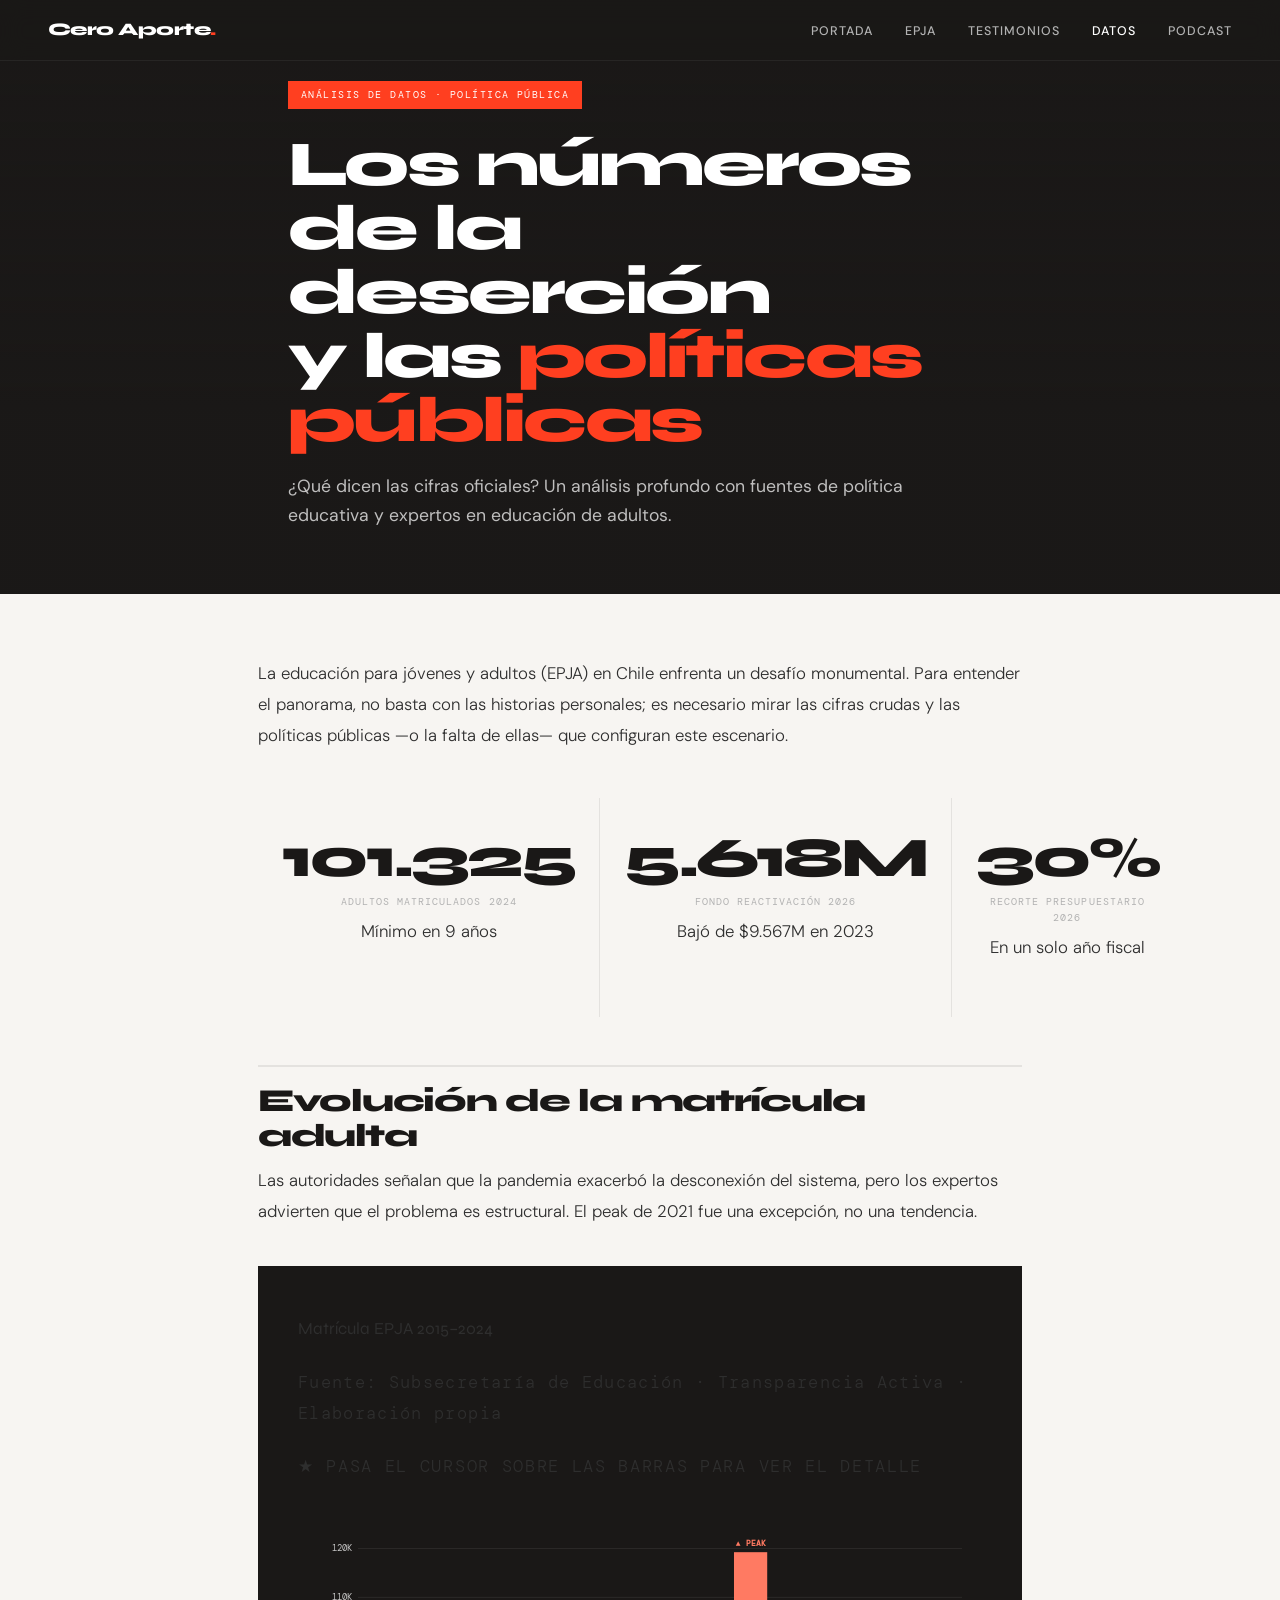
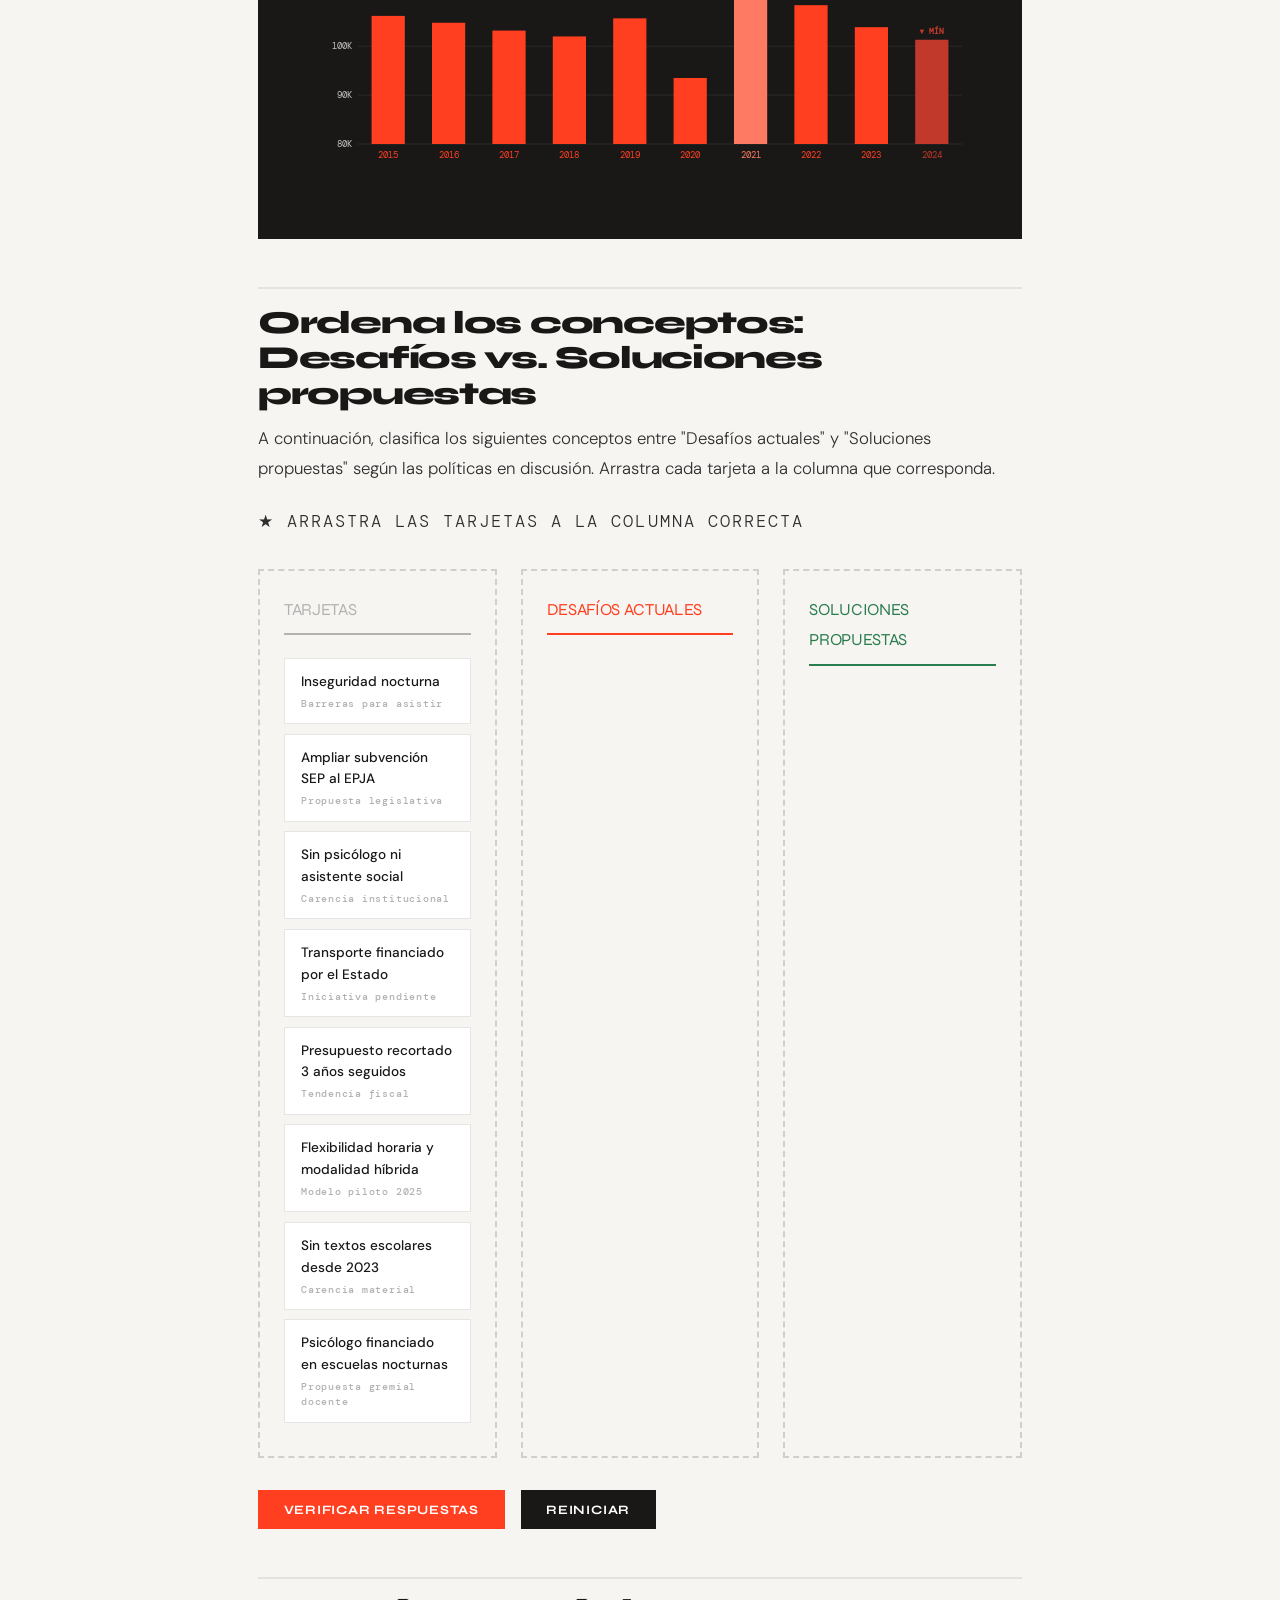
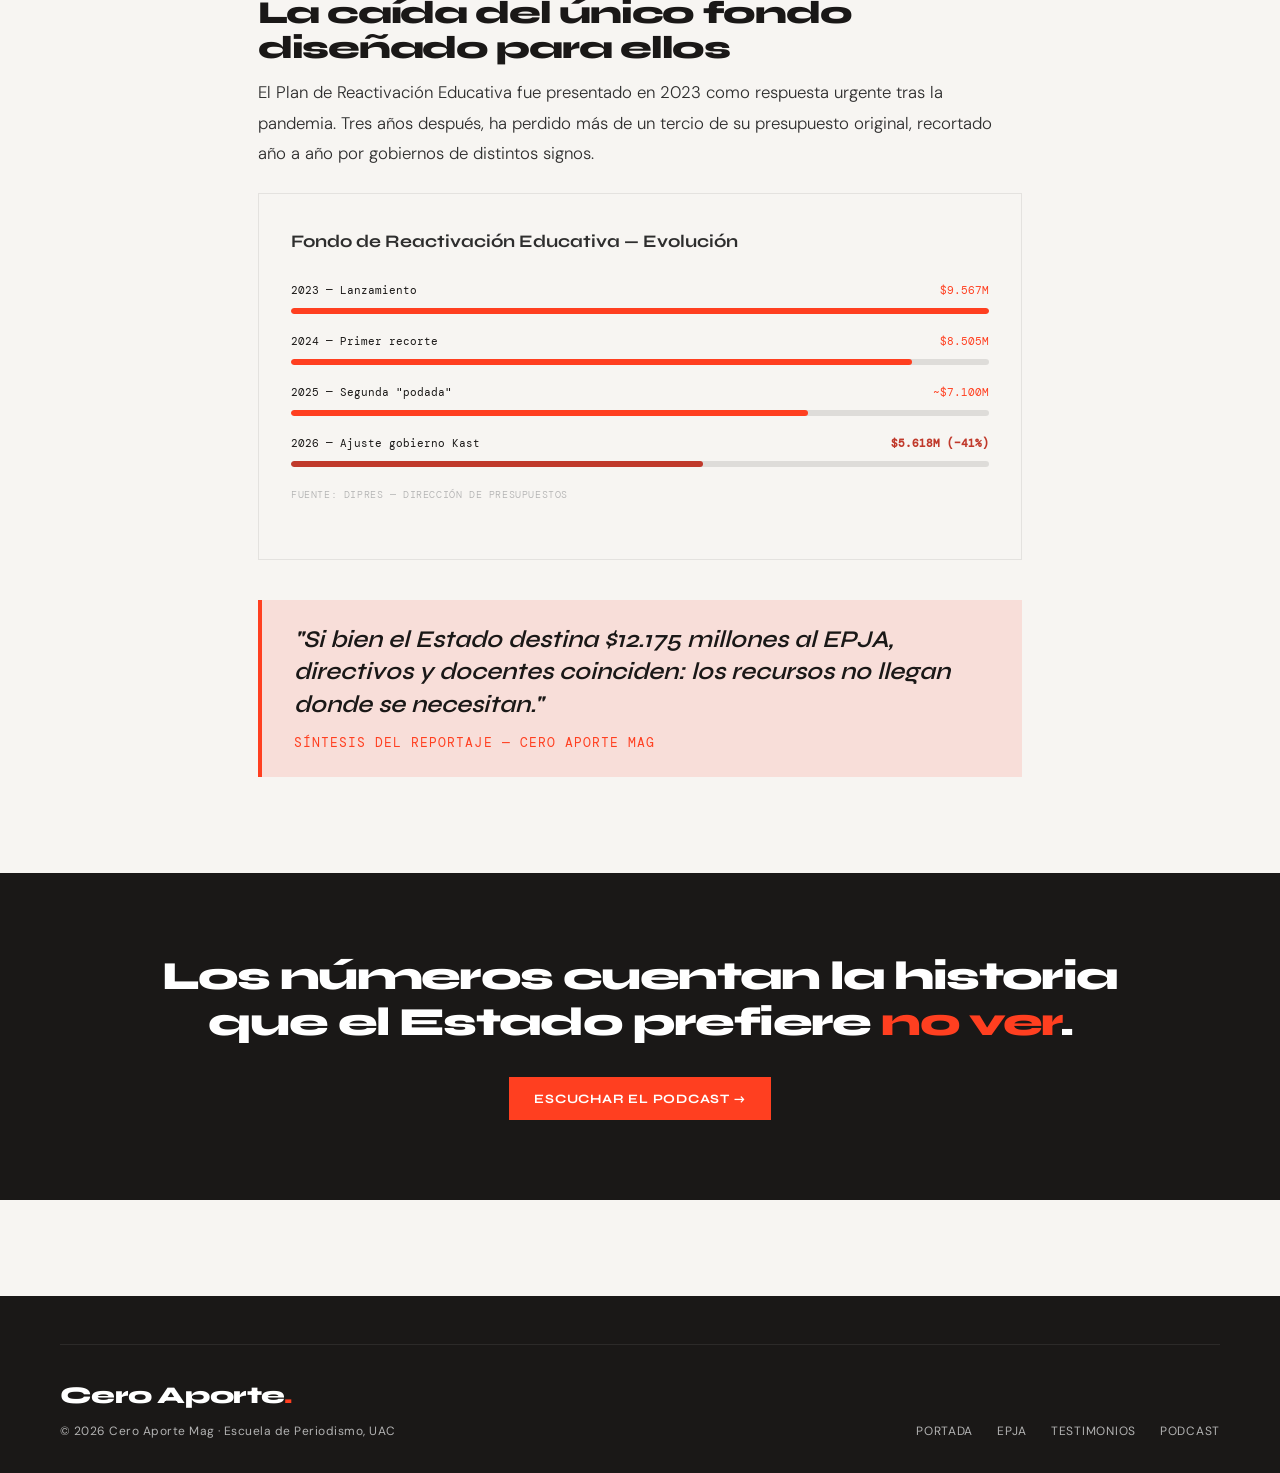
==== datos.html @ 091f7f4d "Rename datos (1).html to datos.html" ====
<!DOCTYPE html>
<html lang="es">
<head>
  <meta charset="UTF-8" />
  <meta name="viewport" content="width=device-width, initial-scale=1.0" />
  <title>Datos — Cero Aporte Mag</title>
  <link rel="stylesheet" href="style.css" />
  <style>
    /* ---- HERO ---- */
    .rep-hero {
      min-height: 60vh;
      background: var(--black);
      display: flex;
      align-items: flex-end;
      padding-bottom: 4rem;
      padding-top: 5rem;
      position: relative;
      overflow: hidden;
    }
    .rep-hero-bg {
      position: absolute; inset: 0;
      background:
        linear-gradient(to bottom, rgba(26,24,23,0.55) 0%, rgba(26,24,23,0.97) 70%),
        url('https://i.imgur.com/JNuo0U7.jpeg') center/cover no-repeat;
    }
    .rep-hero-inner { position: relative; z-index: 2; max-width: 800px; }
    .rep-hero-category {
      display: inline-flex;
      background: var(--red);
      color: var(--white);
      font-family: var(--font-mono);
      font-size: 0.65rem;
      letter-spacing: 0.14em;
      text-transform: uppercase;
      padding: 0.35rem 0.8rem;
      margin-bottom: 1.5rem;
    }
    .rep-hero-title {
      font-family: var(--font-display);
      font-size: clamp(2rem, 5.5vw, 4rem);
      font-weight: 800;
      letter-spacing: -0.04em;
      line-height: 1.0;
      color: var(--white);
      margin-bottom: 1.2rem;
    }
    .rep-hero-title em { color: var(--red); font-style: normal; }
    .rep-hero-deck {
      font-size: clamp(0.95rem, 1.5vw, 1.1rem);
      color: rgba(255,255,255,0.72);
      line-height: 1.65;
      max-width: 58ch;
    }

    /* ---- LAYOUT ---- */
    .article-wrap {
      max-width: 860px;
      margin: 0 auto;
      padding: 4rem clamp(1.5rem, 5vw, 3rem) 0;
    }
    .article-wrap p {
      font-size: 1.05rem;
      line-height: 1.82;
      color: #2e2e2e;
      margin-bottom: 1.4rem;
      font-weight: 300;
    }
    .article-wrap h2 {
      font-family: var(--font-display);
      font-size: clamp(1.4rem, 3vw, 2rem);
      font-weight: 800;
      letter-spacing: -0.04em;
      line-height: 1.1;
      color: var(--black);
      margin: 3rem 0 0.75rem;
      padding-top: 1rem;
      border-top: 2px solid rgba(0,0,0,0.08);
    }
    .article-wrap h3 {
      font-family: var(--font-display);
      font-size: 1.1rem;
      font-weight: 700;
      color: var(--black);
      margin: 2rem 0 0.5rem;
    }

    /* ---- GRÁFICO INTERACTIVO ---- */
    .chart-section {
      background: var(--black);
      padding: 3rem 2.5rem;
      margin: 2.5rem 0;
    }
    .chart-title {
      font-family: var(--font-display);
      font-size: 1.2rem;
      font-weight: 700;
      color: var(--white);
      margin-bottom: 0.3rem;
    }
    .chart-subtitle {
      font-family: var(--font-mono);
      font-size: 0.65rem;
      letter-spacing: 0.08em;
      color: var(--greige);
      margin-bottom: 0.5rem;
    }
    /* Tooltip del gráfico */
    .chart-tooltip-hint {
      font-family: var(--font-mono);
      font-size: 0.62rem;
      letter-spacing: 0.1em;
      text-transform: uppercase;
      color: var(--red);
      margin-bottom: 2rem;
    }
    /* Canvas wrapper */
    .canvas-wrap {
      position: relative;
    }
    canvas#matriculaChart {
      width: 100% !important;
      cursor: crosshair;
    }
    .chart-tooltip {
      position: absolute;
      background: var(--white);
      color: var(--black);
      padding: 0.6rem 0.9rem;
      font-family: var(--font-mono);
      font-size: 0.7rem;
      letter-spacing: 0.06em;
      pointer-events: none;
      display: none;
      box-shadow: 0 4px 16px rgba(0,0,0,0.2);
      z-index: 10;
      white-space: nowrap;
    }

    /* ---- CARD SORTING ---- */
    .sorting-intro {
      font-family: var(--font-mono);
      font-size: 0.65rem;
      letter-spacing: 0.12em;
      text-transform: uppercase;
      color: var(--red);
      margin-bottom: 1.5rem;
    }
    .sorting-layout {
      display: grid;
      grid-template-columns: 1fr 1fr;
      gap: 1.5rem;
      margin: 2rem 0;
    }
    .sorting-col {
      border: 2px dashed rgba(0,0,0,0.15);
      padding: 1.5rem;
      min-height: 200px;
      transition: border-color 0.2s, background 0.2s;
    }
    .sorting-col.drag-over {
      border-color: var(--red);
      background: var(--red-dim);
    }
    .sorting-col-title {
      font-family: var(--font-display);
      font-size: 0.85rem;
      font-weight: 800;
      letter-spacing: -0.02em;
      text-transform: uppercase;
      margin-bottom: 1rem;
      padding-bottom: 0.5rem;
      border-bottom: 2px solid currentColor;
    }
    .col-desafios .sorting-col-title { color: var(--red); border-color: var(--red); }
    .col-soluciones .sorting-col-title { color: #2a7d4f; border-color: #2a7d4f; }
    .col-banco .sorting-col-title { color: var(--greige); border-color: var(--greige); }

    .sorting-card {
      background: var(--white);
      border: 1px solid rgba(0,0,0,0.1);
      padding: 0.75rem 1rem;
      margin-bottom: 0.6rem;
      font-size: 0.85rem;
      font-weight: 500;
      color: var(--black);
      cursor: grab;
      transition: box-shadow 0.2s, transform 0.2s;
      user-select: none;
    }
    .sorting-card:active { cursor: grabbing; }
    .sorting-card:hover {
      box-shadow: 0 4px 12px rgba(0,0,0,0.1);
      transform: translateY(-1px);
    }
    .sorting-card.dragging {
      opacity: 0.4;
      transform: scale(0.97);
    }
    .sorting-card-hint {
      font-family: var(--font-mono);
      font-size: 0.6rem;
      letter-spacing: 0.08em;
      color: var(--greige);
      display: block;
      margin-top: 0.2rem;
    }
    .sorting-result {
      margin-top: 1rem;
      padding: 1rem;
      font-family: var(--font-mono);
      font-size: 0.72rem;
      letter-spacing: 0.06em;
      display: none;
    }
    .sorting-result.correct { background: rgba(42,125,79,0.1); color: #2a7d4f; }
    .sorting-result.wrong   { background: var(--red-dim); color: var(--red); }
    .sorting-result.show    { display: block; }

    .sorting-actions {
      display: flex;
      gap: 1rem;
      margin-top: 1.5rem;
      flex-wrap: wrap;
    }

    /* ---- BANCO DE TARJETAS (TRES COLUMNAS) ---- */
    .sorting-three {
      grid-template-columns: 1fr 1fr 1fr;
    }

    /* ---- STAT CARDS DATOS ---- */
    .data-stats {
      display: grid;
      grid-template-columns: repeat(3, 1fr);
      gap: 1px;
      background: rgba(0,0,0,0.08);
      margin: 3rem 0;
    }
    .data-stat {
      background: var(--cream);
      padding: 2rem 1.5rem;
      text-align: center;
    }
    .data-stat-num {
      font-family: var(--font-display);
      font-size: clamp(2rem, 5vw, 3.5rem);
      font-weight: 800;
      letter-spacing: -0.05em;
      color: var(--black);
      line-height: 1;
      display: block;
    }
    .data-stat-label {
      font-family: var(--font-mono);
      font-size: 0.65rem;
      letter-spacing: 0.1em;
      text-transform: uppercase;
      color: var(--greige);
      margin-top: 0.5rem;
      display: block;
      line-height: 1.5;
    }
    .data-stat-context {
      font-size: 0.75rem;
      color:  rgba(255,255,255,0.45);
      margin-top: 0.4rem;
    }

    /* ---- CIERRE ---- */
    .closing-strip {
      background: var(--black);
      padding: 5rem clamp(1.5rem, 5vw, 3rem);
      text-align: center;
      margin-top: 6rem;
    }
    .closing-strip p {
      font-family: var(--font-display);
      font-size: clamp(1.4rem, 3.5vw, 2.5rem);
      font-weight: 800;
      letter-spacing: -0.04em;
      line-height: 1.15;
      color: var(--white);
      max-width: 24ch;
      margin: 0 auto 2rem;
    }
    .closing-strip p em { color: var(--red); font-style: normal; }

    @media (max-width: 720px) {
      .sorting-layout { grid-template-columns: 1fr; }
      .sorting-three  { grid-template-columns: 1fr; }
      .data-stats { grid-template-columns: 1fr; }
    }
  </style>
</head>
<body>

<!-- NAV -->
<nav class="nav">
  <a href="index.html" class="nav-logo">Cero Aporte<span>.</span></a>
  <ul class="nav-links">
    <li><a href="index.html">Portada</a></li>
    <li><a href="reportaje-epja.html">EPJA</a></li>
    <li><a href="testimonios.html">Testimonios</a></li>
    <li><a href="datos.html" style="color:var(--white);">Datos</a></li>
    <li><a href="podcast.html">Podcast</a></li>
  </ul>
</nav>

<!-- HERO -->
<section class="rep-hero">
  <div class="rep-hero-bg"></div>
  <div class="rep-hero-inner container">
    <span class="rep-hero-category">Análisis de datos · Política pública</span>
    <h1 class="rep-hero-title">Los números de la deserción<br>y las <em>políticas públicas</em></h1>
    <p class="rep-hero-deck">¿Qué dicen las cifras oficiales? Un análisis profundo con fuentes de política educativa y expertos en educación de adultos.</p>
  </div>
</section>

<!-- CUERPO -->
<main class="article-wrap">

  <p class="reveal">La educación para jóvenes y adultos (EPJA) en Chile enfrenta un desafío monumental. Para entender el panorama, no basta con las historias personales; es necesario mirar las cifras crudas y las políticas públicas —o la falta de ellas— que configuran este escenario.</p>

  <!-- STATS -->
  <div class="data-stats reveal">
    <div class="data-stat">
      <span class="data-stat-num" data-count="101325" data-suffix="">0</span>
      <span class="data-stat-label">Adultos matriculados 2024</span>
      <p class="data-stat-context">Mínimo en 9 años</p>
    </div>
    <div class="data-stat">
      <span class="data-stat-num" data-count="5618" data-suffix="M">0</span>
      <span class="data-stat-label">Fondo reactivación 2026</span>
      <p class="data-stat-context">Bajó de $9.567M en 2023</p>
    </div>
    <div class="data-stat">
      <span class="data-stat-num" data-count="30" data-suffix="%">0</span>
      <span class="data-stat-label">Recorte presupuestario 2026</span>
      <p class="data-stat-context">En un solo año fiscal</p>
    </div>
  </div>

  <!-- GRÁFICO INTERACTIVO -->
  <h2 class="reveal">Evolución de la matrícula adulta</h2>
  <p class="reveal">Las autoridades señalan que la pandemia exacerbó la desconexión del sistema, pero los expertos advierten que el problema es estructural. El peak de 2021 fue una excepción, no una tendencia.</p>

  <div class="chart-section reveal">
    <p class="chart-title">Matrícula EPJA 2015–2024</p>
    <p class="chart-subtitle">Fuente: Subsecretaría de Educación · Transparencia Activa · Elaboración propia</p>
    <p class="chart-tooltip-hint">★ Pasa el cursor sobre las barras para ver el detalle</p>
    <div class="canvas-wrap">
      <canvas id="matriculaChart" height="280"></canvas>
      <div class="chart-tooltip" id="chartTooltip"></div>
    </div>
  </div>

  <!-- CARD SORTING -->
  <h2 class="reveal">Ordena los conceptos: Desafíos vs. Soluciones propuestas</h2>
  <p class="reveal">A continuación, clasifica los siguientes conceptos entre "Desafíos actuales" y "Soluciones propuestas" según las políticas en discusión. Arrastra cada tarjeta a la columna que corresponda.</p>

  <div class="reveal">
    <p class="sorting-intro">★ Arrastra las tarjetas a la columna correcta</p>

    <div class="sorting-layout sorting-three">
      <!-- BANCO -->
      <div class="sorting-col col-banco" id="banco" ondragover="allowDrop(event)" ondrop="drop(event, 'banco')">
        <p class="sorting-col-title">Tarjetas</p>
        <div class="sorting-card" draggable="true" ondragstart="drag(event)" id="c1" data-answer="desafio">
          Inseguridad nocturna
          <span class="sorting-card-hint">Barreras para asistir</span>
        </div>
        <div class="sorting-card" draggable="true" ondragstart="drag(event)" id="c2" data-answer="solucion">
          Ampliar subvención SEP al EPJA
          <span class="sorting-card-hint">Propuesta legislativa</span>
        </div>
        <div class="sorting-card" draggable="true" ondragstart="drag(event)" id="c3" data-answer="desafio">
          Sin psicólogo ni asistente social
          <span class="sorting-card-hint">Carencia institucional</span>
        </div>
        <div class="sorting-card" draggable="true" ondragstart="drag(event)" id="c4" data-answer="solucion">
          Transporte financiado por el Estado
          <span class="sorting-card-hint">Iniciativa pendiente</span>
        </div>
        <div class="sorting-card" draggable="true" ondragstart="drag(event)" id="c5" data-answer="desafio">
          Presupuesto recortado 3 años seguidos
          <span class="sorting-card-hint">Tendencia fiscal</span>
        </div>
        <div class="sorting-card" draggable="true" ondragstart="drag(event)" id="c6" data-answer="solucion">
          Flexibilidad horaria y modalidad híbrida
          <span class="sorting-card-hint">Modelo piloto 2025</span>
        </div>
        <div class="sorting-card" draggable="true" ondragstart="drag(event)" id="c7" data-answer="desafio">
          Sin textos escolares desde 2023
          <span class="sorting-card-hint">Carencia material</span>
        </div>
        <div class="sorting-card" draggable="true" ondragstart="drag(event)" id="c8" data-answer="solucion">
          Psicólogo financiado en escuelas nocturnas
          <span class="sorting-card-hint">Propuesta gremial docente</span>
        </div>
      </div>

      <!-- DESAFÍOS -->
      <div class="sorting-col col-desafios" id="desafio" ondragover="allowDrop(event)" ondrop="drop(event, 'desafio')">
        <p class="sorting-col-title">Desafíos actuales</p>
      </div>

      <!-- SOLUCIONES -->
      <div class="sorting-col col-soluciones" id="solucion" ondragover="allowDrop(event)" ondrop="drop(event, 'solucion')">
        <p class="sorting-col-title">Soluciones propuestas</p>
      </div>
    </div>

    <div class="sorting-actions">
      <button class="btn btn-red" onclick="verificarSorting()">Verificar respuestas</button>
      <button class="btn btn-dark" onclick="resetSorting()">Reiniciar</button>
    </div>
    <div class="sorting-result" id="sortingResult"></div>
  </div>

  <!-- PRESUPUESTO -->
  <h2 class="reveal">La caída del único fondo diseñado para ellos</h2>
  <p class="reveal">El Plan de Reactivación Educativa fue presentado en 2023 como respuesta urgente tras la pandemia. Tres años después, ha perdido más de un tercio de su presupuesto original, recortado año a año por gobiernos de distintos signos.</p>

  <div class="reveal">
    <div style="background:var(--cream);border:1px solid rgba(0,0,0,0.08);padding:2rem;margin:1.5rem 0;">
      <p style="font-family:var(--font-display);font-size:1.1rem;font-weight:700;margin-bottom:1.5rem;">Fondo de Reactivación Educativa — Evolución</p>
      <div style="margin-bottom:1.2rem;">
        <div style="display:flex;justify-content:space-between;font-family:var(--font-mono);font-size:0.7rem;margin-bottom:0.4rem;"><span>2023 — Lanzamiento</span><span style="color:var(--red);">$9.567M</span></div>
        <div class="progress-bar"><div class="progress-fill" data-width="100%"></div></div>
      </div>
      <div style="margin-bottom:1.2rem;">
        <div style="display:flex;justify-content:space-between;font-family:var(--font-mono);font-size:0.7rem;margin-bottom:0.4rem;"><span>2024 — Primer recorte</span><span style="color:var(--red);">$8.505M</span></div>
        <div class="progress-bar"><div class="progress-fill" data-width="89%"></div></div>
      </div>
      <div style="margin-bottom:1.2rem;">
        <div style="display:flex;justify-content:space-between;font-family:var(--font-mono);font-size:0.7rem;margin-bottom:0.4rem;"><span>2025 — Segunda "podada"</span><span style="color:var(--red);">~$7.100M</span></div>
        <div class="progress-bar"><div class="progress-fill" data-width="74%"></div></div>
      </div>
      <div>
        <div style="display:flex;justify-content:space-between;font-family:var(--font-mono);font-size:0.7rem;margin-bottom:0.4rem;"><span>2026 — Ajuste gobierno Kast</span><span style="color:#c0392b;font-weight:700;">$5.618M (−41%)</span></div>
        <div class="progress-bar"><div class="progress-fill" data-width="59%" style="background:#c0392b;"></div></div>
      </div>
      <p style="font-family:var(--font-mono);font-size:0.62rem;color:var(--greige);margin-top:1.2rem;letter-spacing:0.06em;text-transform:uppercase;">Fuente: DIPRES — Dirección de Presupuestos</p>
    </div>
  </div>

  <div class="pull-quote reveal">
    <blockquote>"Si bien el Estado destina $12.175 millones al EPJA, directivos y docentes coinciden: los recursos no llegan donde se necesitan."</blockquote>
    <cite>Síntesis del reportaje — Cero Aporte Mag</cite>
  </div>

</main>

<!-- CIERRE -->
<div class="closing-strip">
  <p>Los números cuentan la historia que el Estado prefiere <em>no ver</em>.</p>
  <a href="podcast.html" class="btn btn-red">Escuchar el podcast →</a>
</div>

<!-- FOOTER -->
<footer class="site-footer">
  <div class="footer-inner">
    <div>
      <div class="footer-brand">Cero Aporte<span>.</span></div>
      <p class="footer-copy">© 2026 Cero Aporte Mag · Escuela de Periodismo, UAC</p>
    </div>
    <nav class="footer-nav">
      <a href="index.html">Portada</a>
      <a href="reportaje-epja.html">EPJA</a>
      <a href="testimonios.html">Testimonios</a>
      <a href="podcast.html">Podcast</a>
    </nav>
  </div>
</footer>

<script src="main.js"></script>
<script>
/* ---- GRÁFICO CANVAS ---- */
const datos = [
  { year: '2015', val: 106200 },
  { year: '2016', val: 104800 },
  { year: '2017', val: 103200 },
  { year: '2018', val: 102000 },
  { year: '2019', val: 105700 },
  { year: '2020', val: 93500  },
  { year: '2021', val: 119235 },
  { year: '2022', val: 108400 },
  { year: '2023', val: 103900 },
  { year: '2024', val: 101325 },
];

function drawChart() {
  const canvas = document.getElementById('matriculaChart');
  const tooltip = document.getElementById('chartTooltip');
  if (!canvas) return;
  const ctx = canvas.getContext('2d');
  const W = canvas.offsetWidth;
  const H = 280;
  canvas.width = W;
  canvas.height = H;

  const pad = { top: 20, right: 20, bottom: 40, left: 60 };
  const chartW = W - pad.left - pad.right;
  const chartH = H - pad.top - pad.bottom;
  const maxVal = 125000;
  const minVal = 80000;
  const range = maxVal - minVal;

  const barW = (chartW / datos.length) * 0.55;
  const gap  = (chartW / datos.length) * 0.45;

  ctx.clearRect(0, 0, W, H);

  // Líneas de guía
  ctx.strokeStyle = 'rgba(255,255,255,0.08)';
  ctx.lineWidth = 1;
  [80000, 90000, 100000, 110000, 120000].forEach(v => {
    const y = pad.top + chartH - ((v - minVal) / range) * chartH;
    ctx.beginPath();
    ctx.moveTo(pad.left, y);
    ctx.lineTo(pad.left + chartW, y);
    ctx.stroke();
    ctx.fillStyle = 'rgba(255,255,255,0.75)';
    ctx.font = '9px DM Mono, monospace';
    ctx.textAlign = 'right';
    ctx.fillText((v / 1000).toFixed(0) + 'K', pad.left - 6, y + 3);
  });

  // Barras
  const barRects = [];
  datos.forEach((d, i) => {
    const x = pad.left + i * (barW + gap) + gap / 2;
    const barH2 = ((d.val - minVal) / range) * chartH;
    const y = pad.top + chartH - barH2;
    const isPeak = d.year === '2021';
    const isLow  = d.year === '2024';

    ctx.fillStyle = isPeak ? '#ff7a62' : isLow ? '#c0392b' : '#FF3F20';
    ctx.fillRect(x, y, barW, barH2);
    barRects.push({ x, y, w: barW, h: barH2, d });

    // Etiqueta año
    ctx.fillStyle = 'rgba255,255,255,0.75)';
    ctx.font = '9px DM Mono, monospace';
    ctx.textAlign = 'center';
    ctx.fillText(d.year, x + barW / 2, H - pad.bottom + 14);

    // Etiqueta peak / low
    if (isPeak || isLow) {
      ctx.fillStyle = isPeak ? '#ff7a62' : '#c0392b';
      ctx.font = 'bold 8px DM Mono, monospace';
      ctx.fillText(isPeak ? '▲ PEAK' : '▼ MÍN', x + barW / 2, y - 6);
    }
  });

  // Hover
  canvas.onmousemove = (e) => {
    const rect = canvas.getBoundingClientRect();
    const mx = e.clientX - rect.left;
    const my = e.clientY - rect.top;
    let found = false;
    barRects.forEach(b => {
      if (mx >= b.x && mx <= b.x + b.w && my >= b.y && my <= b.y + b.h) {
        found = true;
        tooltip.style.display = 'block';
        tooltip.style.left = (b.x + b.w + 6) + 'px';
        tooltip.style.top  = (b.y) + 'px';
        tooltip.innerHTML = `<strong>${b.d.year}</strong><br>${b.d.val.toLocaleString('es-CL')} estudiantes`;
      }
    });
    if (!found) tooltip.style.display = 'none';
  };
  canvas.onmouseleave = () => tooltip.style.display = 'none';
}

window.addEventListener('load', drawChart);
window.addEventListener('resize', drawChart);

/* ---- DRAG & DROP CARD SORTING ---- */
let draggedId = null;

function drag(e) {
  draggedId = e.target.id;
  e.target.classList.add('dragging');
  setTimeout(() => e.target.classList.remove('dragging'), 0);
}
function allowDrop(e) { e.preventDefault(); }
function drop(e, colId) {
  e.preventDefault();
  const card = document.getElementById(draggedId);
  const col  = document.getElementById(colId);
  if (card && col) {
    col.appendChild(card);
    document.getElementById('sortingResult').classList.remove('show');
  }
  document.querySelectorAll('.sorting-col').forEach(c => c.classList.remove('drag-over'));
}

document.querySelectorAll('.sorting-col').forEach(col => {
  col.addEventListener('dragover', (e) => {
    e.preventDefault();
    col.classList.add('drag-over');
  });
  col.addEventListener('dragleave', () => col.classList.remove('drag-over'));
  col.addEventListener('drop', () => col.classList.remove('drag-over'));
});

function verificarSorting() {
  const result = document.getElementById('sortingResult');
  const desafioCol = document.getElementById('desafio');
  const solucionCol = document.getElementById('solucion');
  let correctas = 0, total = 0;

  [...desafioCol.querySelectorAll('.sorting-card')].forEach(c => {
    total++;
    if (c.dataset.answer === 'desafio') correctas++;
  });
  [...solucionCol.querySelectorAll('.sorting-card')].forEach(c => {
    total++;
    if (c.dataset.answer === 'solucion') correctas++;
  });

  if (total === 0) {
    result.className = 'sorting-result wrong show';
    result.textContent = 'Mueve al menos una tarjeta antes de verificar.';
    return;
  }

  if (correctas === 8 && total === 8) {
    result.className = 'sorting-result correct show';
    result.textContent = '✓ ¡Perfecto! Clasificaste correctamente los 8 conceptos.';
  } else {
    result.className = 'sorting-result wrong show';
    result.textContent = `${correctas} de 8 correctas. Revisa las que quedaron en el banco o están en la columna incorrecta.`;
  }
}

function resetSorting() {
  const banco = document.getElementById('banco');
  document.querySelectorAll('.sorting-card').forEach(c => banco.appendChild(c));
  document.getElementById('sortingResult').classList.remove('show');
}
</script>
</body>
</html>
---- style.css ----
/* ============================================
   CERO APORTE MAG — Global Stylesheet
   Basado en brand book Type/Code
   ============================================ */

@import url('https://fonts.googleapis.com/css2?family=Syne:wght@400;600;700;800&family=DM+Sans:ital,opsz,wght@0,9..40,300;0,9..40,400;0,9..40,500;0,9..40,700;1,9..40,300;1,9..40,400&family=DM+Mono:wght@400;500&display=swap');

/* ---- TOKENS ---- */
:root {
  --black:   #1A1817;
  --white:   #FFFFFF;
  --red:     #FF3F20;
  --greige:  #B2B2B2;
  --ink:     #1C2534;
  --cream:   #F7F5F2;
  --red-dim: rgba(255,63,32,0.12);

  --font-display: 'Syne', sans-serif;
  --font-body:    'DM Sans', sans-serif;
  --font-mono:    'DM Mono', monospace;

  --ease-out: cubic-bezier(0.16, 1, 0.3, 1);
  --max-w: 1160px;
  --col-gap: clamp(1rem, 4vw, 3rem);
}

/* ---- RESET ---- */
*, *::before, *::after { box-sizing: border-box; margin: 0; padding: 0; }
html { scroll-behavior: smooth; font-size: 16px; }
body {
  font-family: var(--font-body);
  background: var(--cream);
  color: var(--black);
  line-height: 1.6;
  -webkit-font-smoothing: antialiased;
}
img { max-width: 100%; display: block; }
a { color: inherit; text-decoration: none; }

/* ---- NAVEGACIÓN ---- */
.nav {
  position: fixed;
  top: 0; left: 0; right: 0;
  z-index: 100;
  display: flex;
  align-items: center;
  justify-content: space-between;
  padding: 1rem clamp(1.5rem, 5vw, 3rem);
  background: rgba(26,24,23,0.96);
  backdrop-filter: blur(12px);
  border-bottom: 1px solid rgba(255,255,255,0.06);
}
.nav-logo {
  font-family: var(--font-display);
  font-size: 1.1rem;
  font-weight: 800;
  color: var(--white);
  letter-spacing: -0.03em;
}
.nav-logo span { color: var(--red); }
.nav-links {
  display: flex;
  gap: 2rem;
  list-style: none;
}
.nav-links a {
  color: var(--greige);
  font-size: 0.78rem;
  font-weight: 500;
  letter-spacing: 0.08em;
  text-transform: uppercase;
  transition: color 0.2s;
}
.nav-links a:hover { color: var(--white); }

/* ---- BOTONES ---- */
.btn {
  display: inline-flex;
  align-items: center;
  gap: 0.5rem;
  padding: 0.7rem 1.6rem;
  font-family: var(--font-display);
  font-size: 0.8rem;
  font-weight: 700;
  letter-spacing: 0.06em;
  text-transform: uppercase;
  border: none;
  cursor: pointer;
  transition: all 0.2s;
}
.btn-red    { background: var(--red); color: var(--white); }
.btn-red:hover { background: #e5361a; }
.btn-ghost  { background: transparent; color: var(--white); border: 1px solid rgba(255,255,255,0.3); }
.btn-ghost:hover { border-color: var(--white); }
.btn-dark   { background: var(--black); color: var(--white); }
.btn-dark:hover { background: var(--ink); }

/* ---- FOOTER ---- */
.site-footer {
  background: var(--black);
  color: var(--greige);
  padding: 3rem clamp(1.5rem, 5vw, 3rem) 2rem;
  margin-top: 6rem;
}
.footer-inner {
  max-width: var(--max-w);
  margin: 0 auto;
  display: grid;
  grid-template-columns: 1fr auto;
  gap: 2rem;
  align-items: end;
  border-top: 1px solid rgba(255,255,255,0.08);
  padding-top: 2rem;
}
.footer-brand {
  font-family: var(--font-display);
  font-size: 1.5rem;
  font-weight: 800;
  color: var(--white);
  letter-spacing: -0.03em;
  margin-bottom: 0.4rem;
}
.footer-brand span { color: var(--red); }
.footer-copy {
  font-size: 0.75rem;
  letter-spacing: 0.04em;
}
.footer-nav { display: flex; gap: 1.5rem; flex-wrap: wrap; justify-content: flex-end; }
.footer-nav a {
  font-size: 0.75rem;
  letter-spacing: 0.06em;
  text-transform: uppercase;
  color: var(--greige);
  transition: color 0.2s;
}
.footer-nav a:hover { color: var(--red); }

/* ---- UTILIDADES ---- */
.container {
  max-width: var(--max-w);
  margin: 0 auto;
  padding: 0 clamp(1.5rem, 5vw, 3rem);
}
.eyebrow {
  font-family: var(--font-mono);
  font-size: 0.7rem;
  letter-spacing: 0.12em;
  text-transform: uppercase;
  color: var(--red);
  margin-bottom: 0.75rem;
}
.section-title {
  font-family: var(--font-display);
  font-size: clamp(2rem, 5vw, 3.5rem);
  font-weight: 800;
  letter-spacing: -0.04em;
  line-height: 1.05;
  color: var(--black);
}
.rule-red {
  width: 3rem;
  height: 3px;
  background: var(--red);
  margin: 1.5rem 0;
}

/* ---- FADE-IN ON SCROLL ---- */
.reveal {
  opacity: 0;
  transform: translateY(24px);
  transition: opacity 0.7s var(--ease-out), transform 0.7s var(--ease-out);
}
.reveal.visible {
  opacity: 1;
  transform: none;
}

/* ---- INTERACTIVO: FLIP CARD ---- */
.flip-card {
  perspective: 1000px;
  cursor: pointer;
}
.flip-card-inner {
  position: relative;
  width: 100%;
  height: 100%;
  transition: transform 0.6s var(--ease-out);
  transform-style: preserve-3d;
}
.flip-card:hover .flip-card-inner,
.flip-card.flipped .flip-card-inner {
  transform: rotateY(180deg);
}
.flip-card-front,
.flip-card-back {
  position: absolute;
  width: 100%; height: 100%;
  backface-visibility: hidden;
  display: flex;
  flex-direction: column;
  justify-content: center;
  padding: 1.5rem;
}
.flip-card-back { transform: rotateY(180deg); }

/* ---- INTERACTIVO: PROGRESS BAR ---- */
.progress-bar {
  height: 6px;
  background: rgba(0,0,0,0.1);
  border-radius: 3px;
  overflow: hidden;
  margin: 0.5rem 0;
}
.progress-fill {
  height: 100%;
  background: var(--red);
  border-radius: 3px;
  width: 0%;
  transition: width 1.2s var(--ease-out);
}

/* ---- INTERACTIVO: TABS ---- */
.tabs { display: flex; gap: 0; border-bottom: 2px solid rgba(0,0,0,0.08); margin-bottom: 2rem; }
.tab-btn {
  padding: 0.75rem 1.5rem;
  font-family: var(--font-display);
  font-size: 0.82rem;
  font-weight: 700;
  letter-spacing: 0.04em;
  text-transform: uppercase;
  background: none;
  border: none;
  border-bottom: 2px solid transparent;
  margin-bottom: -2px;
  cursor: pointer;
  color: var(--greige);
  transition: all 0.2s;
}
.tab-btn.active { color: var(--black); border-bottom-color: var(--red); }
.tab-panel { display: none; }
.tab-panel.active { display: block; }

/* ---- PULL QUOTE ---- */
.pull-quote {
  border-left: 4px solid var(--red);
  padding: 1.5rem 2rem;
  margin: 2.5rem 0;
  background: var(--red-dim);
}
.pull-quote blockquote {
  font-family: var(--font-display);
  font-size: clamp(1.15rem, 2.5vw, 1.5rem);
  font-weight: 600;
  line-height: 1.35;
  color: var(--black);
  font-style: italic;
}
.pull-quote cite {
  display: block;
  margin-top: 0.75rem;
  font-size: 0.8rem;
  font-family: var(--font-mono);
  letter-spacing: 0.08em;
  text-transform: uppercase;
  color: var(--red);
  font-style: normal;
}

/* ---- STAT COUNTER ---- */
.stat-block {
  text-align: center;
  padding: 2rem 1rem;
}
.stat-number {
  font-family: var(--font-display);
  font-size: clamp(3rem, 8vw, 6rem);
  font-weight: 800;
  letter-spacing: -0.05em;
  color: var(--black);
  line-height: 1;
  display: block;
}
.stat-label {
  font-size: 0.8rem;
  font-family: var(--font-mono);
  letter-spacing: 0.1em;
  text-transform: uppercase;
  color: var(--greige);
  margin-top: 0.5rem;
  display: block;
}

/* ---- IMAGEN CON CAPTION ---- */
.img-block { margin: 2.5rem 0; }
.img-block img { width: 100%; object-fit: cover; }
.img-caption {
  font-size: 0.72rem;
  font-family: var(--font-mono);
  color: var(--greige);
  letter-spacing: 0.06em;
  margin-top: 0.5rem;
  padding-top: 0.5rem;
  border-top: 1px solid rgba(0,0,0,0.1);
}

/* ---- TIMELINE ---- */
.timeline { position: relative; padding-left: 2rem; }
.timeline::before {
  content: '';
  position: absolute;
  left: 0.4rem; top: 0; bottom: 0;
  width: 2px;
  background: linear-gradient(to bottom, var(--red), var(--greige));
}
.timeline-item {
  position: relative;
  margin-bottom: 2.5rem;
  opacity: 0;
  transform: translateX(-12px);
  transition: all 0.5s var(--ease-out);
}
.timeline-item.visible { opacity: 1; transform: none; }
.timeline-dot {
  position: absolute;
  left: -1.7rem;
  top: 0.25rem;
  width: 0.85rem;
  height: 0.85rem;
  border-radius: 50%;
  background: var(--red);
  border: 2px solid var(--cream);
  box-shadow: 0 0 0 2px var(--red);
}
.timeline-year {
  font-family: var(--font-mono);
  font-size: 0.72rem;
  letter-spacing: 0.1em;
  color: var(--red);
  text-transform: uppercase;
  margin-bottom: 0.25rem;
}
.timeline-text {
  font-family: var(--font-display);
  font-size: 0.95rem;
  font-weight: 600;
  color: var(--black);
  margin-bottom: 0.3rem;
}
.timeline-desc {
  font-size: 0.85rem;
  color: #5a5a5a;
  line-height: 1.5;
}

/* ---- RESPONSIVE ---- */
@media (max-width: 768px) {
  .nav-links { display: none; }
  .footer-inner { grid-template-columns: 1fr; }
  .footer-nav { justify-content: flex-start; }

  /* Fix texto about en mobile */
  .about-text p {
    font-size: 0.95rem;
    line-height: 1.7;
    text-align: left;
    -webkit-hyphens: none;
    hyphens: none;
  }
  .about-inner { gap: 2rem; }
  .about-strip { padding: 3rem 0; }
}
/* ---- GRÁFICO DE BARRAS — TEXTOS SOBRE FONDO OSCURO ---- */
.bar-year {
  color: rgba(255,255,255,0.85);
}
.bar-value {
  color: rgba(255,255,255,0.85);
}
.bar-legend-item {
  color: rgba(255,255,255,0.7);
}
.chart-subtitle {
  color: rgba(255,255,255,0.5);
}
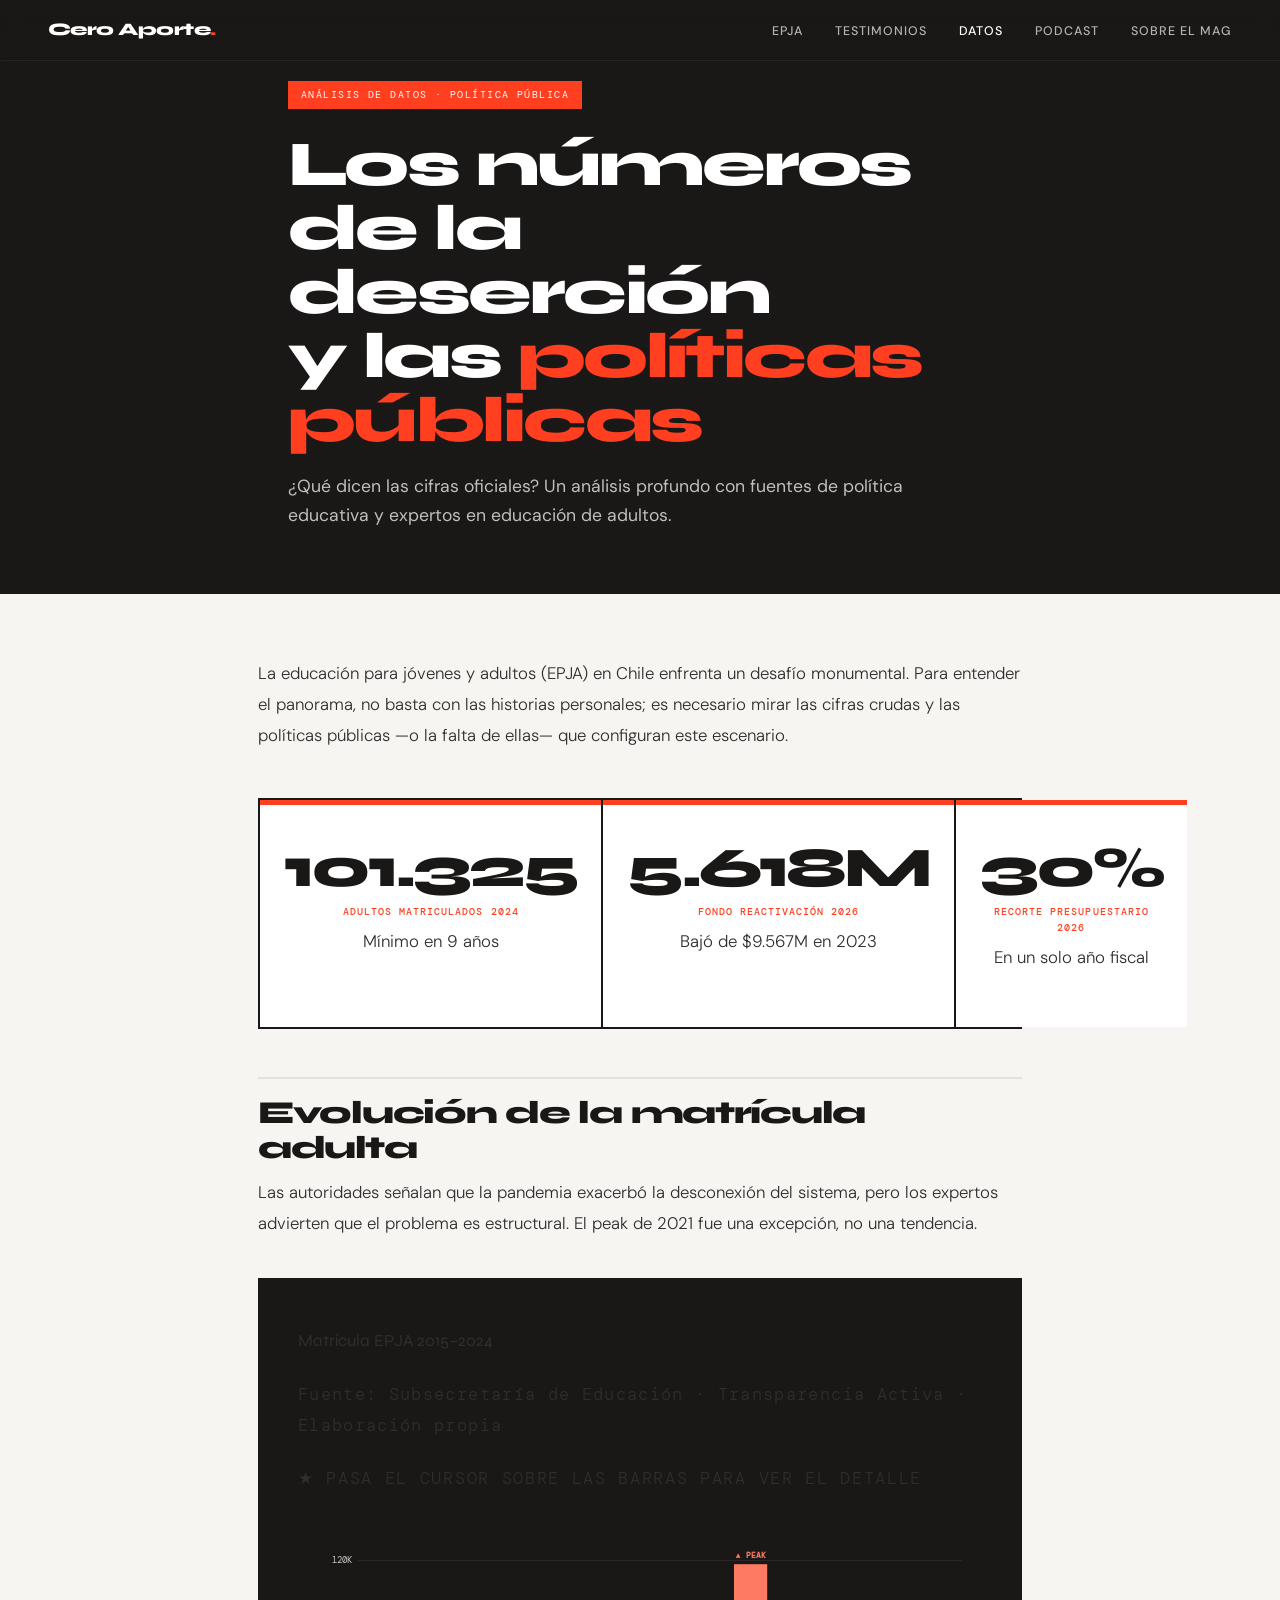
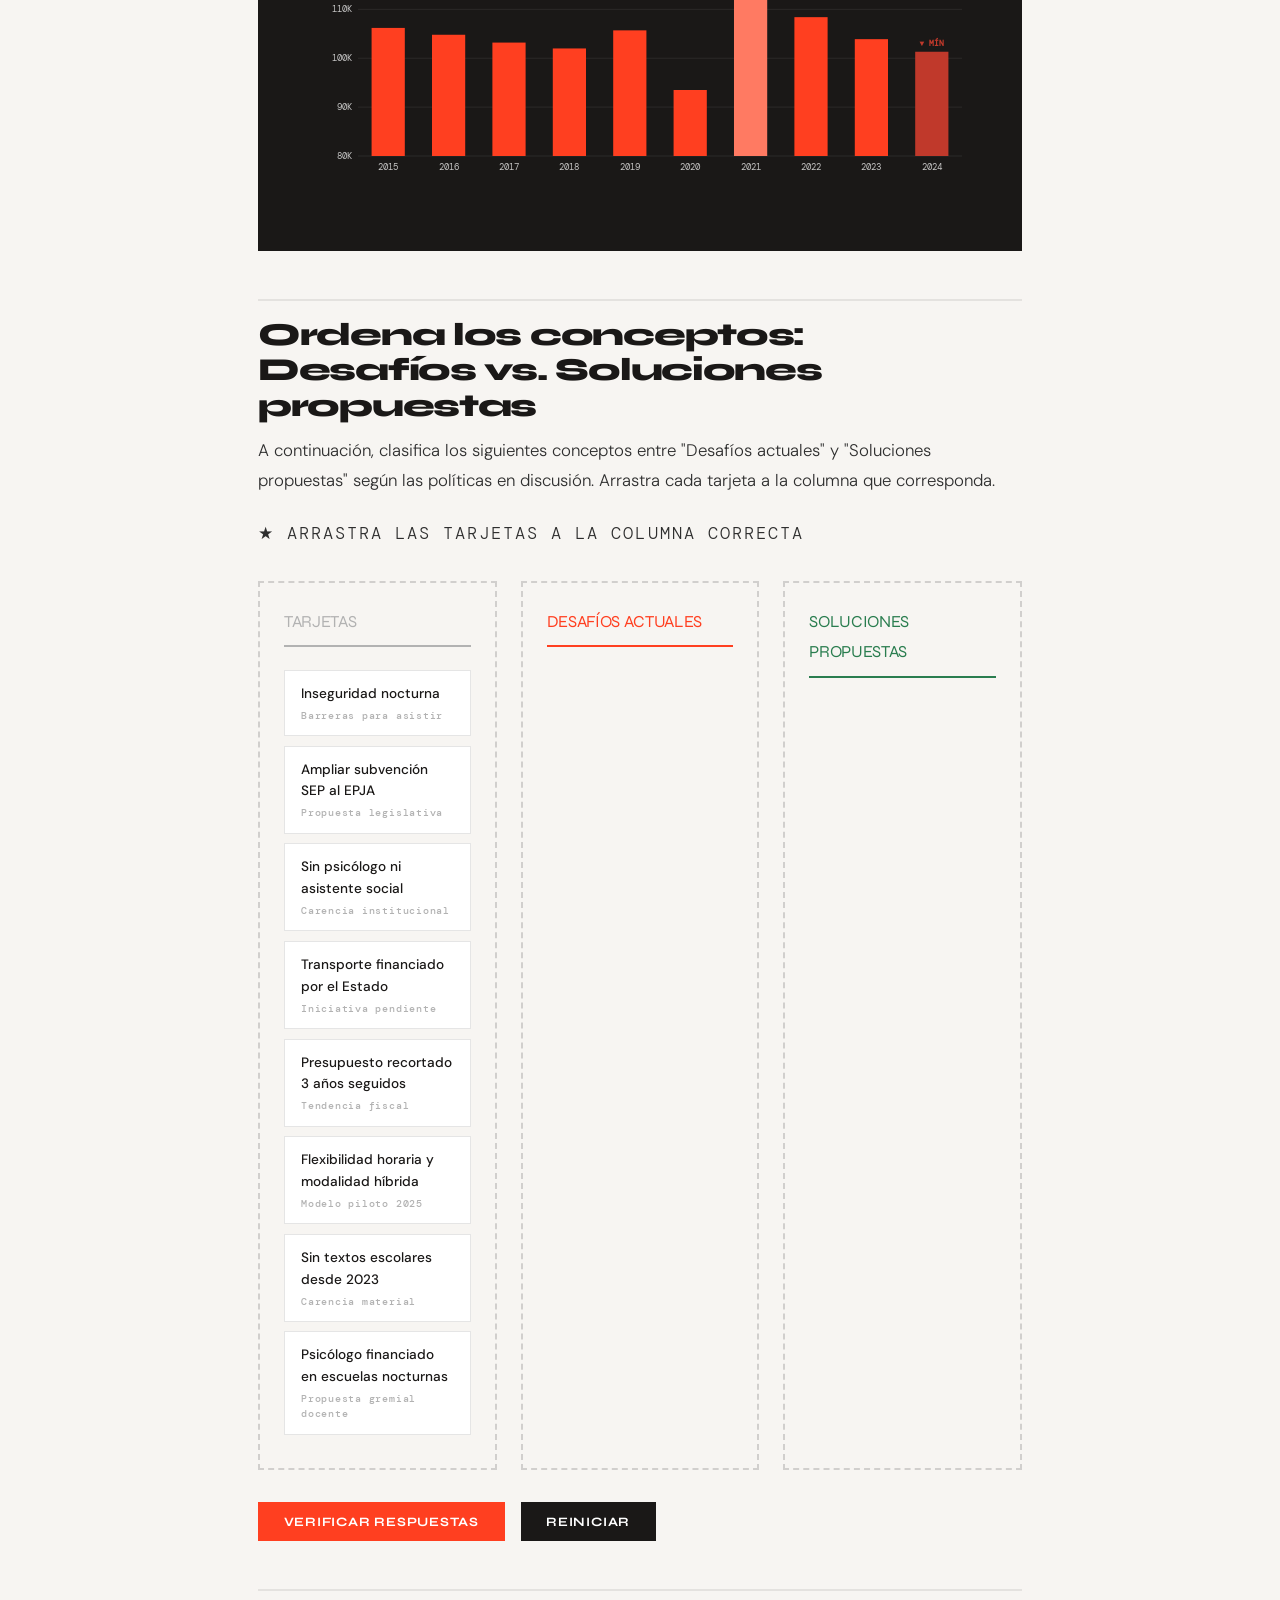
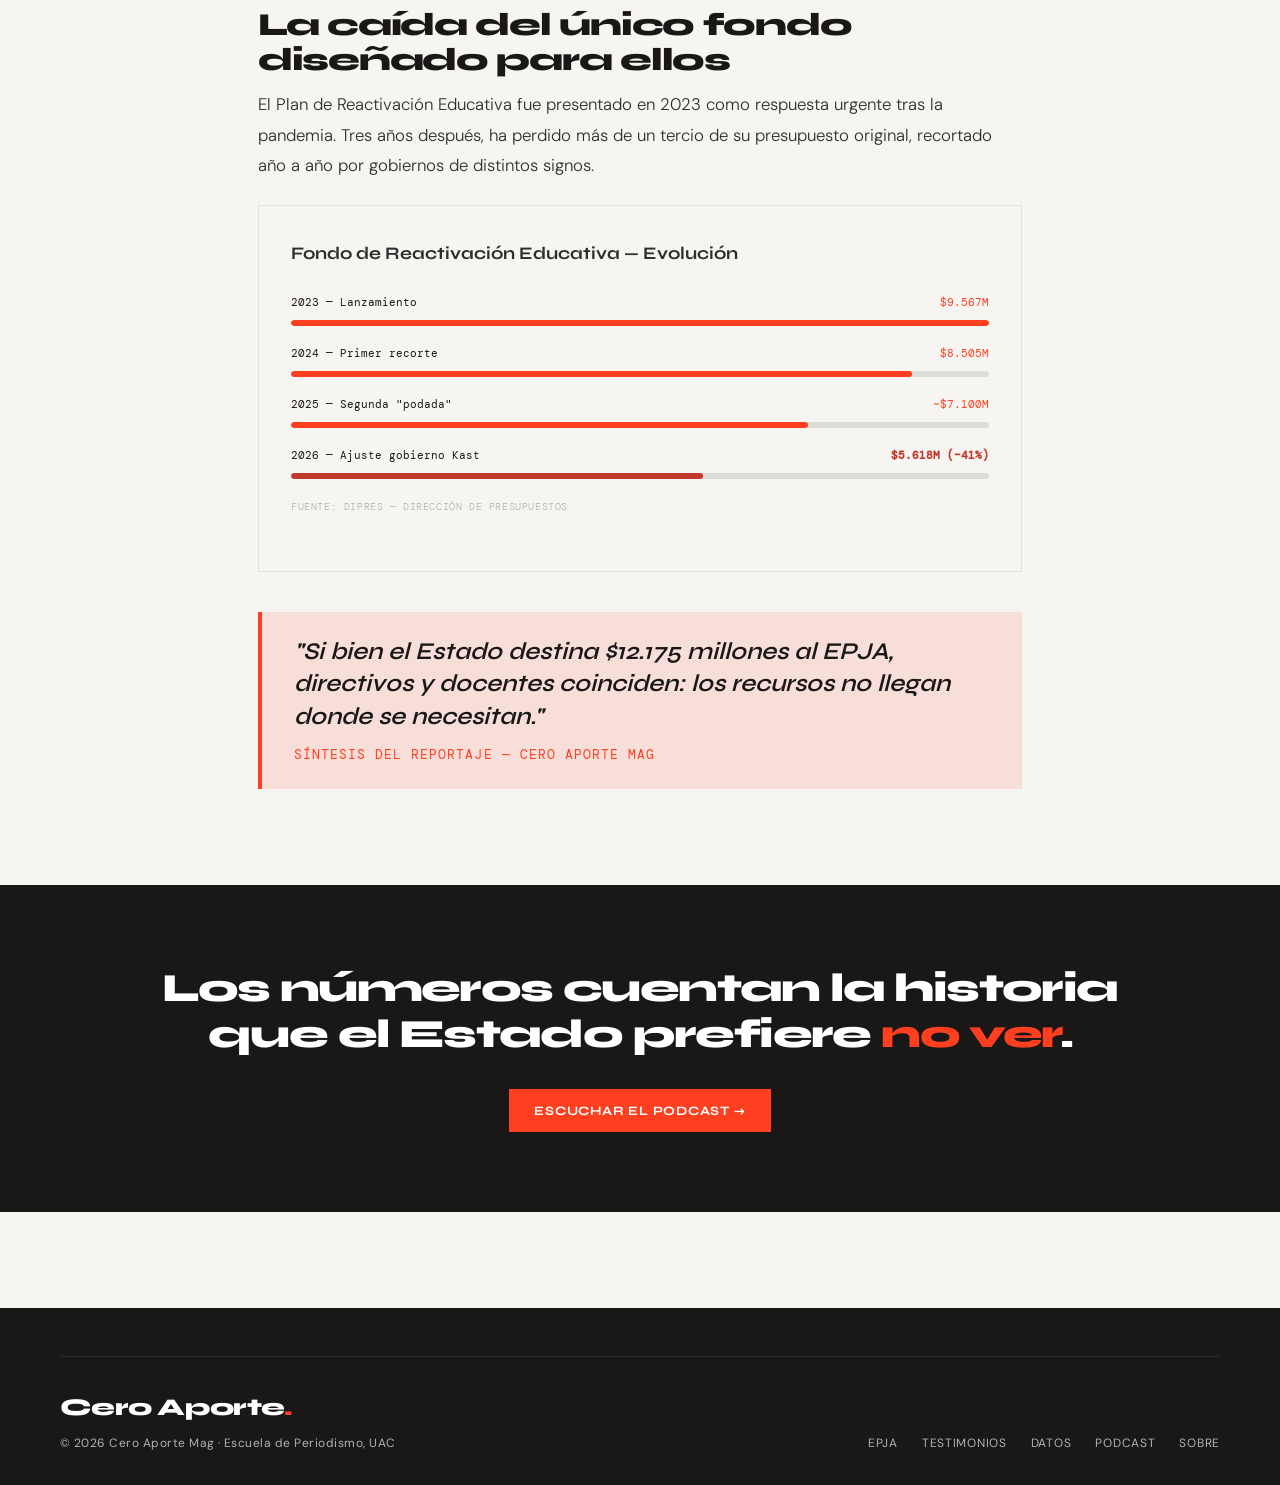
==== commit fedb9053: "Rename datos (2).html to datos.html" ====
--- a/datos.html
+++ b/datos.html
@@ -1,645 +1,660 @@
-<!DOCTYPE html>
-<html lang="es">
-<head>
-  <meta charset="UTF-8" />
-  <meta name="viewport" content="width=device-width, initial-scale=1.0" />
-  <title>Datos — Cero Aporte Mag</title>
-  <link rel="stylesheet" href="style.css" />
-  <style>
-    /* ---- HERO ---- */
-    .rep-hero {
-      min-height: 60vh;
-      background: var(--black);
-      display: flex;
-      align-items: flex-end;
-      padding-bottom: 4rem;
-      padding-top: 5rem;
-      position: relative;
-      overflow: hidden;
-    }
-    .rep-hero-bg {
-      position: absolute; inset: 0;
-      background:
-        linear-gradient(to bottom, rgba(26,24,23,0.55) 0%, rgba(26,24,23,0.97) 70%),
-        url('https://i.imgur.com/JNuo0U7.jpeg') center/cover no-repeat;
-    }
-    .rep-hero-inner { position: relative; z-index: 2; max-width: 800px; }
-    .rep-hero-category {
-      display: inline-flex;
-      background: var(--red);
-      color: var(--white);
-      font-family: var(--font-mono);
-      font-size: 0.65rem;
-      letter-spacing: 0.14em;
-      text-transform: uppercase;
-      padding: 0.35rem 0.8rem;
-      margin-bottom: 1.5rem;
-    }
-    .rep-hero-title {
-      font-family: var(--font-display);
-      font-size: clamp(2rem, 5.5vw, 4rem);
-      font-weight: 800;
-      letter-spacing: -0.04em;
-      line-height: 1.0;
-      color: var(--white);
-      margin-bottom: 1.2rem;
-    }
-    .rep-hero-title em { color: var(--red); font-style: normal; }
-    .rep-hero-deck {
-      font-size: clamp(0.95rem, 1.5vw, 1.1rem);
-      color: rgba(255,255,255,0.72);
-      line-height: 1.65;
-      max-width: 58ch;
-    }
-
-    /* ---- LAYOUT ---- */
-    .article-wrap {
-      max-width: 860px;
-      margin: 0 auto;
-      padding: 4rem clamp(1.5rem, 5vw, 3rem) 0;
-    }
-    .article-wrap p {
-      font-size: 1.05rem;
-      line-height: 1.82;
-      color: #2e2e2e;
-      margin-bottom: 1.4rem;
-      font-weight: 300;
-    }
-    .article-wrap h2 {
-      font-family: var(--font-display);
-      font-size: clamp(1.4rem, 3vw, 2rem);
-      font-weight: 800;
-      letter-spacing: -0.04em;
-      line-height: 1.1;
-      color: var(--black);
-      margin: 3rem 0 0.75rem;
-      padding-top: 1rem;
-      border-top: 2px solid rgba(0,0,0,0.08);
-    }
-    .article-wrap h3 {
-      font-family: var(--font-display);
-      font-size: 1.1rem;
-      font-weight: 700;
-      color: var(--black);
-      margin: 2rem 0 0.5rem;
-    }
-
-    /* ---- GRÁFICO INTERACTIVO ---- */
-    .chart-section {
-      background: var(--black);
-      padding: 3rem 2.5rem;
-      margin: 2.5rem 0;
-    }
-    .chart-title {
-      font-family: var(--font-display);
-      font-size: 1.2rem;
-      font-weight: 700;
-      color: var(--white);
-      margin-bottom: 0.3rem;
-    }
-    .chart-subtitle {
-      font-family: var(--font-mono);
-      font-size: 0.65rem;
-      letter-spacing: 0.08em;
-      color: var(--greige);
-      margin-bottom: 0.5rem;
-    }
-    /* Tooltip del gráfico */
-    .chart-tooltip-hint {
-      font-family: var(--font-mono);
-      font-size: 0.62rem;
-      letter-spacing: 0.1em;
-      text-transform: uppercase;
-      color: var(--red);
-      margin-bottom: 2rem;
-    }
-    /* Canvas wrapper */
-    .canvas-wrap {
-      position: relative;
-    }
-    canvas#matriculaChart {
-      width: 100% !important;
-      cursor: crosshair;
-    }
-    .chart-tooltip {
-      position: absolute;
-      background: var(--white);
-      color: var(--black);
-      padding: 0.6rem 0.9rem;
-      font-family: var(--font-mono);
-      font-size: 0.7rem;
-      letter-spacing: 0.06em;
-      pointer-events: none;
-      display: none;
-      box-shadow: 0 4px 16px rgba(0,0,0,0.2);
-      z-index: 10;
-      white-space: nowrap;
-    }
-
-    /* ---- CARD SORTING ---- */
-    .sorting-intro {
-      font-family: var(--font-mono);
-      font-size: 0.65rem;
-      letter-spacing: 0.12em;
-      text-transform: uppercase;
-      color: var(--red);
-      margin-bottom: 1.5rem;
-    }
-    .sorting-layout {
-      display: grid;
-      grid-template-columns: 1fr 1fr;
-      gap: 1.5rem;
-      margin: 2rem 0;
-    }
-    .sorting-col {
-      border: 2px dashed rgba(0,0,0,0.15);
-      padding: 1.5rem;
-      min-height: 200px;
-      transition: border-color 0.2s, background 0.2s;
-    }
-    .sorting-col.drag-over {
-      border-color: var(--red);
-      background: var(--red-dim);
-    }
-    .sorting-col-title {
-      font-family: var(--font-display);
-      font-size: 0.85rem;
-      font-weight: 800;
-      letter-spacing: -0.02em;
-      text-transform: uppercase;
-      margin-bottom: 1rem;
-      padding-bottom: 0.5rem;
-      border-bottom: 2px solid currentColor;
-    }
-    .col-desafios .sorting-col-title { color: var(--red); border-color: var(--red); }
-    .col-soluciones .sorting-col-title { color: #2a7d4f; border-color: #2a7d4f; }
-    .col-banco .sorting-col-title { color: var(--greige); border-color: var(--greige); }
-
-    .sorting-card {
-      background: var(--white);
-      border: 1px solid rgba(0,0,0,0.1);
-      padding: 0.75rem 1rem;
-      margin-bottom: 0.6rem;
-      font-size: 0.85rem;
-      font-weight: 500;
-      color: var(--black);
-      cursor: grab;
-      transition: box-shadow 0.2s, transform 0.2s;
-      user-select: none;
-    }
-    .sorting-card:active { cursor: grabbing; }
-    .sorting-card:hover {
-      box-shadow: 0 4px 12px rgba(0,0,0,0.1);
-      transform: translateY(-1px);
-    }
-    .sorting-card.dragging {
-      opacity: 0.4;
-      transform: scale(0.97);
-    }
-    .sorting-card-hint {
-      font-family: var(--font-mono);
-      font-size: 0.6rem;
-      letter-spacing: 0.08em;
-      color: var(--greige);
-      display: block;
-      margin-top: 0.2rem;
-    }
-    .sorting-result {
-      margin-top: 1rem;
-      padding: 1rem;
-      font-family: var(--font-mono);
-      font-size: 0.72rem;
-      letter-spacing: 0.06em;
-      display: none;
-    }
-    .sorting-result.correct { background: rgba(42,125,79,0.1); color: #2a7d4f; }
-    .sorting-result.wrong   { background: var(--red-dim); color: var(--red); }
-    .sorting-result.show    { display: block; }
-
-    .sorting-actions {
-      display: flex;
-      gap: 1rem;
-      margin-top: 1.5rem;
-      flex-wrap: wrap;
-    }
-
-    /* ---- BANCO DE TARJETAS (TRES COLUMNAS) ---- */
-    .sorting-three {
-      grid-template-columns: 1fr 1fr 1fr;
-    }
-
-    /* ---- STAT CARDS DATOS ---- */
-    .data-stats {
-      display: grid;
-      grid-template-columns: repeat(3, 1fr);
-      gap: 1px;
-      background: rgba(0,0,0,0.08);
-      margin: 3rem 0;
-    }
-    .data-stat {
-      background: var(--cream);
-      padding: 2rem 1.5rem;
-      text-align: center;
-    }
-    .data-stat-num {
-      font-family: var(--font-display);
-      font-size: clamp(2rem, 5vw, 3.5rem);
-      font-weight: 800;
-      letter-spacing: -0.05em;
-      color: var(--black);
-      line-height: 1;
-      display: block;
-    }
-    .data-stat-label {
-      font-family: var(--font-mono);
-      font-size: 0.65rem;
-      letter-spacing: 0.1em;
-      text-transform: uppercase;
-      color: var(--greige);
-      margin-top: 0.5rem;
-      display: block;
-      line-height: 1.5;
-    }
-    .data-stat-context {
-      font-size: 0.75rem;
-      color:  rgba(255,255,255,0.45);
-      margin-top: 0.4rem;
-    }
-
-    /* ---- CIERRE ---- */
-    .closing-strip {
-      background: var(--black);
-      padding: 5rem clamp(1.5rem, 5vw, 3rem);
-      text-align: center;
-      margin-top: 6rem;
-    }
-    .closing-strip p {
-      font-family: var(--font-display);
-      font-size: clamp(1.4rem, 3.5vw, 2.5rem);
-      font-weight: 800;
-      letter-spacing: -0.04em;
-      line-height: 1.15;
-      color: var(--white);
-      max-width: 24ch;
-      margin: 0 auto 2rem;
-    }
-    .closing-strip p em { color: var(--red); font-style: normal; }
-
-    @media (max-width: 720px) {
-      .sorting-layout { grid-template-columns: 1fr; }
-      .sorting-three  { grid-template-columns: 1fr; }
-      .data-stats { grid-template-columns: 1fr; }
-    }
-  </style>
-</head>
-<body>
-
-<!-- NAV -->
-<nav class="nav">
-  <a href="index.html" class="nav-logo">Cero Aporte<span>.</span></a>
-  <ul class="nav-links">
-    <li><a href="index.html">Portada</a></li>
-    <li><a href="reportaje-epja.html">EPJA</a></li>
-    <li><a href="testimonios.html">Testimonios</a></li>
-    <li><a href="datos.html" style="color:var(--white);">Datos</a></li>
-    <li><a href="podcast.html">Podcast</a></li>
-  </ul>
-</nav>
-
-<!-- HERO -->
-<section class="rep-hero">
-  <div class="rep-hero-bg"></div>
-  <div class="rep-hero-inner container">
-    <span class="rep-hero-category">Análisis de datos · Política pública</span>
-    <h1 class="rep-hero-title">Los números de la deserción<br>y las <em>políticas públicas</em></h1>
-    <p class="rep-hero-deck">¿Qué dicen las cifras oficiales? Un análisis profundo con fuentes de política educativa y expertos en educación de adultos.</p>
-  </div>
-</section>
-
-<!-- CUERPO -->
-<main class="article-wrap">
-
-  <p class="reveal">La educación para jóvenes y adultos (EPJA) en Chile enfrenta un desafío monumental. Para entender el panorama, no basta con las historias personales; es necesario mirar las cifras crudas y las políticas públicas —o la falta de ellas— que configuran este escenario.</p>
-
-  <!-- STATS -->
-  <div class="data-stats reveal">
-    <div class="data-stat">
-      <span class="data-stat-num" data-count="101325" data-suffix="">0</span>
-      <span class="data-stat-label">Adultos matriculados 2024</span>
-      <p class="data-stat-context">Mínimo en 9 años</p>
-    </div>
-    <div class="data-stat">
-      <span class="data-stat-num" data-count="5618" data-suffix="M">0</span>
-      <span class="data-stat-label">Fondo reactivación 2026</span>
-      <p class="data-stat-context">Bajó de $9.567M en 2023</p>
-    </div>
-    <div class="data-stat">
-      <span class="data-stat-num" data-count="30" data-suffix="%">0</span>
-      <span class="data-stat-label">Recorte presupuestario 2026</span>
-      <p class="data-stat-context">En un solo año fiscal</p>
-    </div>
-  </div>
-
-  <!-- GRÁFICO INTERACTIVO -->
-  <h2 class="reveal">Evolución de la matrícula adulta</h2>
-  <p class="reveal">Las autoridades señalan que la pandemia exacerbó la desconexión del sistema, pero los expertos advierten que el problema es estructural. El peak de 2021 fue una excepción, no una tendencia.</p>
-
-  <div class="chart-section reveal">
-    <p class="chart-title">Matrícula EPJA 2015–2024</p>
-    <p class="chart-subtitle">Fuente: Subsecretaría de Educación · Transparencia Activa · Elaboración propia</p>
-    <p class="chart-tooltip-hint">★ Pasa el cursor sobre las barras para ver el detalle</p>
-    <div class="canvas-wrap">
-      <canvas id="matriculaChart" height="280"></canvas>
-      <div class="chart-tooltip" id="chartTooltip"></div>
-    </div>
-  </div>
-
-  <!-- CARD SORTING -->
-  <h2 class="reveal">Ordena los conceptos: Desafíos vs. Soluciones propuestas</h2>
-  <p class="reveal">A continuación, clasifica los siguientes conceptos entre "Desafíos actuales" y "Soluciones propuestas" según las políticas en discusión. Arrastra cada tarjeta a la columna que corresponda.</p>
-
-  <div class="reveal">
-    <p class="sorting-intro">★ Arrastra las tarjetas a la columna correcta</p>
-
-    <div class="sorting-layout sorting-three">
-      <!-- BANCO -->
-      <div class="sorting-col col-banco" id="banco" ondragover="allowDrop(event)" ondrop="drop(event, 'banco')">
-        <p class="sorting-col-title">Tarjetas</p>
-        <div class="sorting-card" draggable="true" ondragstart="drag(event)" id="c1" data-answer="desafio">
-          Inseguridad nocturna
-          <span class="sorting-card-hint">Barreras para asistir</span>
-        </div>
-        <div class="sorting-card" draggable="true" ondragstart="drag(event)" id="c2" data-answer="solucion">
-          Ampliar subvención SEP al EPJA
-          <span class="sorting-card-hint">Propuesta legislativa</span>
-        </div>
-        <div class="sorting-card" draggable="true" ondragstart="drag(event)" id="c3" data-answer="desafio">
-          Sin psicólogo ni asistente social
-          <span class="sorting-card-hint">Carencia institucional</span>
-        </div>
-        <div class="sorting-card" draggable="true" ondragstart="drag(event)" id="c4" data-answer="solucion">
-          Transporte financiado por el Estado
-          <span class="sorting-card-hint">Iniciativa pendiente</span>
-        </div>
-        <div class="sorting-card" draggable="true" ondragstart="drag(event)" id="c5" data-answer="desafio">
-          Presupuesto recortado 3 años seguidos
-          <span class="sorting-card-hint">Tendencia fiscal</span>
-        </div>
-        <div class="sorting-card" draggable="true" ondragstart="drag(event)" id="c6" data-answer="solucion">
-          Flexibilidad horaria y modalidad híbrida
-          <span class="sorting-card-hint">Modelo piloto 2025</span>
-        </div>
-        <div class="sorting-card" draggable="true" ondragstart="drag(event)" id="c7" data-answer="desafio">
-          Sin textos escolares desde 2023
-          <span class="sorting-card-hint">Carencia material</span>
-        </div>
-        <div class="sorting-card" draggable="true" ondragstart="drag(event)" id="c8" data-answer="solucion">
-          Psicólogo financiado en escuelas nocturnas
-          <span class="sorting-card-hint">Propuesta gremial docente</span>
-        </div>
-      </div>
-
-      <!-- DESAFÍOS -->
-      <div class="sorting-col col-desafios" id="desafio" ondragover="allowDrop(event)" ondrop="drop(event, 'desafio')">
-        <p class="sorting-col-title">Desafíos actuales</p>
-      </div>
-
-      <!-- SOLUCIONES -->
-      <div class="sorting-col col-soluciones" id="solucion" ondragover="allowDrop(event)" ondrop="drop(event, 'solucion')">
-        <p class="sorting-col-title">Soluciones propuestas</p>
-      </div>
-    </div>
-
-    <div class="sorting-actions">
-      <button class="btn btn-red" onclick="verificarSorting()">Verificar respuestas</button>
-      <button class="btn btn-dark" onclick="resetSorting()">Reiniciar</button>
-    </div>
-    <div class="sorting-result" id="sortingResult"></div>
-  </div>
-
-  <!-- PRESUPUESTO -->
-  <h2 class="reveal">La caída del único fondo diseñado para ellos</h2>
-  <p class="reveal">El Plan de Reactivación Educativa fue presentado en 2023 como respuesta urgente tras la pandemia. Tres años después, ha perdido más de un tercio de su presupuesto original, recortado año a año por gobiernos de distintos signos.</p>
-
-  <div class="reveal">
-    <div style="background:var(--cream);border:1px solid rgba(0,0,0,0.08);padding:2rem;margin:1.5rem 0;">
-      <p style="font-family:var(--font-display);font-size:1.1rem;font-weight:700;margin-bottom:1.5rem;">Fondo de Reactivación Educativa — Evolución</p>
-      <div style="margin-bottom:1.2rem;">
-        <div style="display:flex;justify-content:space-between;font-family:var(--font-mono);font-size:0.7rem;margin-bottom:0.4rem;"><span>2023 — Lanzamiento</span><span style="color:var(--red);">$9.567M</span></div>
-        <div class="progress-bar"><div class="progress-fill" data-width="100%"></div></div>
-      </div>
-      <div style="margin-bottom:1.2rem;">
-        <div style="display:flex;justify-content:space-between;font-family:var(--font-mono);font-size:0.7rem;margin-bottom:0.4rem;"><span>2024 — Primer recorte</span><span style="color:var(--red);">$8.505M</span></div>
-        <div class="progress-bar"><div class="progress-fill" data-width="89%"></div></div>
-      </div>
-      <div style="margin-bottom:1.2rem;">
-        <div style="display:flex;justify-content:space-between;font-family:var(--font-mono);font-size:0.7rem;margin-bottom:0.4rem;"><span>2025 — Segunda "podada"</span><span style="color:var(--red);">~$7.100M</span></div>
-        <div class="progress-bar"><div class="progress-fill" data-width="74%"></div></div>
-      </div>
-      <div>
-        <div style="display:flex;justify-content:space-between;font-family:var(--font-mono);font-size:0.7rem;margin-bottom:0.4rem;"><span>2026 — Ajuste gobierno Kast</span><span style="color:#c0392b;font-weight:700;">$5.618M (−41%)</span></div>
-        <div class="progress-bar"><div class="progress-fill" data-width="59%" style="background:#c0392b;"></div></div>
-      </div>
-      <p style="font-family:var(--font-mono);font-size:0.62rem;color:var(--greige);margin-top:1.2rem;letter-spacing:0.06em;text-transform:uppercase;">Fuente: DIPRES — Dirección de Presupuestos</p>
-    </div>
-  </div>
-
-  <div class="pull-quote reveal">
-    <blockquote>"Si bien el Estado destina $12.175 millones al EPJA, directivos y docentes coinciden: los recursos no llegan donde se necesitan."</blockquote>
-    <cite>Síntesis del reportaje — Cero Aporte Mag</cite>
-  </div>
-
-</main>
-
-<!-- CIERRE -->
-<div class="closing-strip">
-  <p>Los números cuentan la historia que el Estado prefiere <em>no ver</em>.</p>
-  <a href="podcast.html" class="btn btn-red">Escuchar el podcast →</a>
-</div>
-
-<!-- FOOTER -->
-<footer class="site-footer">
-  <div class="footer-inner">
-    <div>
-      <div class="footer-brand">Cero Aporte<span>.</span></div>
-      <p class="footer-copy">© 2026 Cero Aporte Mag · Escuela de Periodismo, UAC</p>
-    </div>
-    <nav class="footer-nav">
-      <a href="index.html">Portada</a>
-      <a href="reportaje-epja.html">EPJA</a>
-      <a href="testimonios.html">Testimonios</a>
-      <a href="podcast.html">Podcast</a>
-    </nav>
-  </div>
-</footer>
-
-<script src="main.js"></script>
-<script>
-/* ---- GRÁFICO CANVAS ---- */
-const datos = [
-  { year: '2015', val: 106200 },
-  { year: '2016', val: 104800 },
-  { year: '2017', val: 103200 },
-  { year: '2018', val: 102000 },
-  { year: '2019', val: 105700 },
-  { year: '2020', val: 93500  },
-  { year: '2021', val: 119235 },
-  { year: '2022', val: 108400 },
-  { year: '2023', val: 103900 },
-  { year: '2024', val: 101325 },
-];
-
-function drawChart() {
-  const canvas = document.getElementById('matriculaChart');
-  const tooltip = document.getElementById('chartTooltip');
-  if (!canvas) return;
-  const ctx = canvas.getContext('2d');
-  const W = canvas.offsetWidth;
-  const H = 280;
-  canvas.width = W;
-  canvas.height = H;
-
-  const pad = { top: 20, right: 20, bottom: 40, left: 60 };
-  const chartW = W - pad.left - pad.right;
-  const chartH = H - pad.top - pad.bottom;
-  const maxVal = 125000;
-  const minVal = 80000;
-  const range = maxVal - minVal;
-
-  const barW = (chartW / datos.length) * 0.55;
-  const gap  = (chartW / datos.length) * 0.45;
-
-  ctx.clearRect(0, 0, W, H);
-
-  // Líneas de guía
-  ctx.strokeStyle = 'rgba(255,255,255,0.08)';
-  ctx.lineWidth = 1;
-  [80000, 90000, 100000, 110000, 120000].forEach(v => {
-    const y = pad.top + chartH - ((v - minVal) / range) * chartH;
-    ctx.beginPath();
-    ctx.moveTo(pad.left, y);
-    ctx.lineTo(pad.left + chartW, y);
-    ctx.stroke();
-    ctx.fillStyle = 'rgba(255,255,255,0.75)';
-    ctx.font = '9px DM Mono, monospace';
-    ctx.textAlign = 'right';
-    ctx.fillText((v / 1000).toFixed(0) + 'K', pad.left - 6, y + 3);
-  });
-
-  // Barras
-  const barRects = [];
-  datos.forEach((d, i) => {
-    const x = pad.left + i * (barW + gap) + gap / 2;
-    const barH2 = ((d.val - minVal) / range) * chartH;
-    const y = pad.top + chartH - barH2;
-    const isPeak = d.year === '2021';
-    const isLow  = d.year === '2024';
-
-    ctx.fillStyle = isPeak ? '#ff7a62' : isLow ? '#c0392b' : '#FF3F20';
-    ctx.fillRect(x, y, barW, barH2);
-    barRects.push({ x, y, w: barW, h: barH2, d });
-
-    // Etiqueta año
-    ctx.fillStyle = 'rgba255,255,255,0.75)';
-    ctx.font = '9px DM Mono, monospace';
-    ctx.textAlign = 'center';
-    ctx.fillText(d.year, x + barW / 2, H - pad.bottom + 14);
-
-    // Etiqueta peak / low
-    if (isPeak || isLow) {
-      ctx.fillStyle = isPeak ? '#ff7a62' : '#c0392b';
-      ctx.font = 'bold 8px DM Mono, monospace';
-      ctx.fillText(isPeak ? '▲ PEAK' : '▼ MÍN', x + barW / 2, y - 6);
-    }
-  });
-
-  // Hover
-  canvas.onmousemove = (e) => {
-    const rect = canvas.getBoundingClientRect();
-    const mx = e.clientX - rect.left;
-    const my = e.clientY - rect.top;
-    let found = false;
-    barRects.forEach(b => {
-      if (mx >= b.x && mx <= b.x + b.w && my >= b.y && my <= b.y + b.h) {
-        found = true;
-        tooltip.style.display = 'block';
-        tooltip.style.left = (b.x + b.w + 6) + 'px';
-        tooltip.style.top  = (b.y) + 'px';
-        tooltip.innerHTML = `<strong>${b.d.year}</strong><br>${b.d.val.toLocaleString('es-CL')} estudiantes`;
-      }
-    });
-    if (!found) tooltip.style.display = 'none';
-  };
-  canvas.onmouseleave = () => tooltip.style.display = 'none';
-}
-
-window.addEventListener('load', drawChart);
-window.addEventListener('resize', drawChart);
-
-/* ---- DRAG & DROP CARD SORTING ---- */
-let draggedId = null;
-
-function drag(e) {
-  draggedId = e.target.id;
-  e.target.classList.add('dragging');
-  setTimeout(() => e.target.classList.remove('dragging'), 0);
-}
-function allowDrop(e) { e.preventDefault(); }
-function drop(e, colId) {
-  e.preventDefault();
-  const card = document.getElementById(draggedId);
-  const col  = document.getElementById(colId);
-  if (card && col) {
-    col.appendChild(card);
-    document.getElementById('sortingResult').classList.remove('show');
-  }
-  document.querySelectorAll('.sorting-col').forEach(c => c.classList.remove('drag-over'));
-}
-
-document.querySelectorAll('.sorting-col').forEach(col => {
-  col.addEventListener('dragover', (e) => {
-    e.preventDefault();
-    col.classList.add('drag-over');
-  });
-  col.addEventListener('dragleave', () => col.classList.remove('drag-over'));
-  col.addEventListener('drop', () => col.classList.remove('drag-over'));
-});
-
-function verificarSorting() {
-  const result = document.getElementById('sortingResult');
-  const desafioCol = document.getElementById('desafio');
-  const solucionCol = document.getElementById('solucion');
-  let correctas = 0, total = 0;
-
-  [...desafioCol.querySelectorAll('.sorting-card')].forEach(c => {
-    total++;
-    if (c.dataset.answer === 'desafio') correctas++;
-  });
-  [...solucionCol.querySelectorAll('.sorting-card')].forEach(c => {
-    total++;
-    if (c.dataset.answer === 'solucion') correctas++;
-  });
-
-  if (total === 0) {
-    result.className = 'sorting-result wrong show';
-    result.textContent = 'Mueve al menos una tarjeta antes de verificar.';
-    return;
-  }
-
-  if (correctas === 8 && total === 8) {
-    result.className = 'sorting-result correct show';
-    result.textContent = '✓ ¡Perfecto! Clasificaste correctamente los 8 conceptos.';
-  } else {
-    result.className = 'sorting-result wrong show';
-    result.textContent = `${correctas} de 8 correctas. Revisa las que quedaron en el banco o están en la columna incorrecta.`;
-  }
-}
-
-function resetSorting() {
-  const banco = document.getElementById('banco');
-  document.querySelectorAll('.sorting-card').forEach(c => banco.appendChild(c));
-  document.getElementById('sortingResult').classList.remove('show');
-}
-</script>
-</body>
-</html>
+<!DOCTYPE html>
+<html lang="es">
+<head>
+  <meta charset="UTF-8" />
+  <meta name="viewport" content="width=device-width, initial-scale=1.0" />
+  <title>Datos — Cero Aporte Mag</title>
+  <link rel="stylesheet" href="style.css" />
+  <style>
+    /* ---- HERO ---- */
+    .rep-hero {
+      min-height: 60vh;
+      background: var(--black);
+      display: flex;
+      align-items: flex-end;
+      padding-bottom: 4rem;
+      padding-top: 5rem;
+      position: relative;
+      overflow: hidden;
+    }
+    .rep-hero-bg {
+      position: absolute; inset: 0;
+      background:
+        linear-gradient(to bottom, rgba(26,24,23,0.55) 0%, rgba(26,24,23,0.97) 70%),
+        url('https://i.imgur.com/JNuo0U7.jpeg') center/cover no-repeat;
+    }
+    .rep-hero-inner { position: relative; z-index: 2; max-width: 800px; }
+    .rep-hero-category {
+      display: inline-flex;
+      background: var(--red);
+      color: var(--white);
+      font-family: var(--font-mono);
+      font-size: 0.65rem;
+      letter-spacing: 0.14em;
+      text-transform: uppercase;
+      padding: 0.35rem 0.8rem;
+      margin-bottom: 1.5rem;
+    }
+    .rep-hero-title {
+      font-family: var(--font-display);
+      font-size: clamp(2rem, 5.5vw, 4rem);
+      font-weight: 800;
+      letter-spacing: -0.04em;
+      line-height: 1.0;
+      color: var(--white);
+      margin-bottom: 1.2rem;
+    }
+    .rep-hero-title em { color: var(--red); font-style: normal; }
+    .rep-hero-deck {
+      font-size: clamp(0.95rem, 1.5vw, 1.1rem);
+      color: rgba(255,255,255,0.72);
+      line-height: 1.65;
+      max-width: 58ch;
+    }
+
+    /* ---- LAYOUT ---- */
+    .article-wrap {
+      max-width: 860px;
+      margin: 0 auto;
+      padding: 4rem clamp(1.5rem, 5vw, 3rem) 0;
+    }
+    .article-wrap p {
+      font-size: 1.05rem;
+      line-height: 1.82;
+      color: #2e2e2e;
+      margin-bottom: 1.4rem;
+      font-weight: 300;
+    }
+    .article-wrap h2 {
+      font-family: var(--font-display);
+      font-size: clamp(1.4rem, 3vw, 2rem);
+      font-weight: 800;
+      letter-spacing: -0.04em;
+      line-height: 1.1;
+      color: var(--black);
+      margin: 3rem 0 0.75rem;
+      padding-top: 1rem;
+      border-top: 2px solid rgba(0,0,0,0.08);
+    }
+    .article-wrap h3 {
+      font-family: var(--font-display);
+      font-size: 1.1rem;
+      font-weight: 700;
+      color: var(--black);
+      margin: 2rem 0 0.5rem;
+    }
+
+    /* ---- GRÁFICO INTERACTIVO ---- */
+    .chart-section {
+      background: var(--black);
+      padding: 3rem 2.5rem;
+      margin: 2.5rem 0;
+    }
+    .chart-title {
+      font-family: var(--font-display);
+      font-size: 1.2rem;
+      font-weight: 700;
+      color: var(--white);
+      margin-bottom: 0.3rem;
+    }
+    .chart-subtitle {
+      font-family: var(--font-mono);
+      font-size: 0.65rem;
+      letter-spacing: 0.08em;
+      color: var(--greige);
+      margin-bottom: 0.5rem;
+    }
+    /* Tooltip del gráfico */
+    .chart-tooltip-hint {
+      font-family: var(--font-mono);
+      font-size: 0.62rem;
+      letter-spacing: 0.1em;
+      text-transform: uppercase;
+      color: var(--red);
+      margin-bottom: 2rem;
+    }
+    /* Canvas wrapper */
+    .canvas-wrap {
+      position: relative;
+    }
+    canvas#matriculaChart {
+      width: 100% !important;
+      cursor: crosshair;
+    }
+    .chart-tooltip {
+      position: absolute;
+      background: var(--white);
+      color: var(--black);
+      padding: 0.6rem 0.9rem;
+      font-family: var(--font-mono);
+      font-size: 0.7rem;
+      letter-spacing: 0.06em;
+      pointer-events: none;
+      display: none;
+      box-shadow: 0 4px 16px rgba(0,0,0,0.2);
+      z-index: 10;
+      white-space: nowrap;
+    }
+
+    /* ---- CARD SORTING ---- */
+    .sorting-intro {
+      font-family: var(--font-mono);
+      font-size: 0.65rem;
+      letter-spacing: 0.12em;
+      text-transform: uppercase;
+      color: var(--red);
+      margin-bottom: 1.5rem;
+    }
+    .sorting-layout {
+      display: grid;
+      grid-template-columns: 1fr 1fr;
+      gap: 1.5rem;
+      margin: 2rem 0;
+    }
+    .sorting-col {
+      border: 2px dashed rgba(0,0,0,0.15);
+      padding: 1.5rem;
+      min-height: 200px;
+      transition: border-color 0.2s, background 0.2s;
+    }
+    .sorting-col.drag-over {
+      border-color: var(--red);
+      background: var(--red-dim);
+    }
+    .sorting-col-title {
+      font-family: var(--font-display);
+      font-size: 0.85rem;
+      font-weight: 800;
+      letter-spacing: -0.02em;
+      text-transform: uppercase;
+      margin-bottom: 1rem;
+      padding-bottom: 0.5rem;
+      border-bottom: 2px solid currentColor;
+    }
+    .col-desafios .sorting-col-title { color: var(--red); border-color: var(--red); }
+    .col-soluciones .sorting-col-title { color: #2a7d4f; border-color: #2a7d4f; }
+    .col-banco .sorting-col-title { color: var(--greige); border-color: var(--greige); }
+
+    .sorting-card {
+      background: var(--white);
+      border: 1px solid rgba(0,0,0,0.1);
+      padding: 0.75rem 1rem;
+      margin-bottom: 0.6rem;
+      font-size: 0.85rem;
+      font-weight: 500;
+      color: var(--black);
+      cursor: grab;
+      transition: box-shadow 0.2s, transform 0.2s;
+      user-select: none;
+    }
+    .sorting-card:active { cursor: grabbing; }
+    .sorting-card:hover {
+      box-shadow: 0 4px 12px rgba(0,0,0,0.1);
+      transform: translateY(-1px);
+    }
+    .sorting-card.dragging {
+      opacity: 0.4;
+      transform: scale(0.97);
+    }
+    .sorting-card-hint {
+      font-family: var(--font-mono);
+      font-size: 0.6rem;
+      letter-spacing: 0.08em;
+      color: var(--greige);
+      display: block;
+      margin-top: 0.2rem;
+    }
+    .sorting-result {
+      margin-top: 1rem;
+      padding: 1rem;
+      font-family: var(--font-mono);
+      font-size: 0.72rem;
+      letter-spacing: 0.06em;
+      display: none;
+    }
+    .sorting-result.correct { background: rgba(42,125,79,0.1); color: #2a7d4f; }
+    .sorting-result.wrong   { background: var(--red-dim); color: var(--red); }
+    .sorting-result.show    { display: block; }
+
+    .sorting-actions {
+      display: flex;
+      gap: 1rem;
+      margin-top: 1.5rem;
+      flex-wrap: wrap;
+    }
+
+    /* ---- BANCO DE TARJETAS (TRES COLUMNAS) ---- */
+    .sorting-three {
+      grid-template-columns: 1fr 1fr 1fr;
+    }
+
+    /* ---- STAT CARDS DATOS ---- */
+    .data-stats {
+      display: grid;
+      grid-template-columns: repeat(3, 1fr);
+      gap: 0;
+      margin: 3rem 0;
+      border: 2px solid var(--black);
+    }
+    .data-stat {
+      background: var(--white);
+      padding: 2.5rem 1.5rem 2rem;
+      text-align: center;
+      position: relative;
+      border-right: 2px solid var(--black);
+    }
+    .data-stat:last-child { border-right: none; }
+    .data-stat::before {
+      content: '';
+      display: block;
+      width: 100%;
+      height: 5px;
+      background: var(--red);
+      position: absolute;
+      top: 0; left: 0;
+    }
+    .data-stat-num {
+      font-family: var(--font-display);
+      font-size: clamp(2rem, 5vw, 3.5rem);
+      font-weight: 800;
+      letter-spacing: -0.05em;
+      color: var(--black);
+      line-height: 1;
+      display: block;
+    }
+    .data-stat-label {
+      font-family: var(--font-mono);
+      font-size: 0.65rem;
+      letter-spacing: 0.1em;
+      text-transform: uppercase;
+      color: var(--red);
+      margin-top: 0.5rem;
+      display: block;
+      line-height: 1.5;
+      font-weight: 500;
+    }
+    .data-stat-context {
+      font-size: 0.75rem;
+      color: #5a5a5a;
+      margin-top: 0.4rem;
+      line-height: 1.4;
+    }
+
+    /* ---- CIERRE ---- */
+    .closing-strip {
+      background: var(--black);
+      padding: 5rem clamp(1.5rem, 5vw, 3rem);
+      text-align: center;
+      margin-top: 6rem;
+    }
+    .closing-strip p {
+      font-family: var(--font-display);
+      font-size: clamp(1.4rem, 3.5vw, 2.5rem);
+      font-weight: 800;
+      letter-spacing: -0.04em;
+      line-height: 1.15;
+      color: var(--white);
+      max-width: 24ch;
+      margin: 0 auto 2rem;
+    }
+    .closing-strip p em { color: var(--red); font-style: normal; }
+
+    @media (max-width: 720px) {
+      .sorting-layout { grid-template-columns: 1fr; }
+      .sorting-three  { grid-template-columns: 1fr; }
+      .data-stats { grid-template-columns: 1fr; }
+    }
+  </style>
+</head>
+<body>
+
+<!-- NAV -->
+<nav class="nav">
+  <a href="index.html" class="nav-logo">Cero Aporte<span>.</span></a>
+  <ul class="nav-links">
+    <li><a href="reportaje-epja.html">EPJA</a></li>
+    <li><a href="testimonios.html">Testimonios</a></li>
+    <li><a href="datos.html" style="color:var(--white);">Datos</a></li>
+    <li><a href="podcast.html">Podcast</a></li>
+    <li><a href="index.html#sobre">Sobre el Mag</a></li>
+  </ul>
+</nav>
+
+<!-- HERO -->
+<section class="rep-hero">
+  <div class="rep-hero-bg"></div>
+  <div class="rep-hero-inner container">
+    <span class="rep-hero-category">Análisis de datos · Política pública</span>
+    <h1 class="rep-hero-title">Los números de la deserción<br>y las <em>políticas públicas</em></h1>
+    <p class="rep-hero-deck">¿Qué dicen las cifras oficiales? Un análisis profundo con fuentes de política educativa y expertos en educación de adultos.</p>
+  </div>
+</section>
+
+<!-- CUERPO -->
+<main class="article-wrap">
+
+  <p class="reveal">La educación para jóvenes y adultos (EPJA) en Chile enfrenta un desafío monumental. Para entender el panorama, no basta con las historias personales; es necesario mirar las cifras crudas y las políticas públicas —o la falta de ellas— que configuran este escenario.</p>
+
+  <!-- STATS -->
+  <div class="data-stats reveal">
+    <div class="data-stat">
+      <span class="data-stat-num" data-count="101325" data-suffix="">0</span>
+      <span class="data-stat-label">Adultos matriculados 2024</span>
+      <p class="data-stat-context">Mínimo en 9 años</p>
+    </div>
+    <div class="data-stat">
+      <span class="data-stat-num" data-count="5618" data-suffix="M">0</span>
+      <span class="data-stat-label">Fondo reactivación 2026</span>
+      <p class="data-stat-context">Bajó de $9.567M en 2023</p>
+    </div>
+    <div class="data-stat">
+      <span class="data-stat-num" data-count="30" data-suffix="%">0</span>
+      <span class="data-stat-label">Recorte presupuestario 2026</span>
+      <p class="data-stat-context">En un solo año fiscal</p>
+    </div>
+  </div>
+
+  <!-- GRÁFICO INTERACTIVO -->
+  <h2 class="reveal">Evolución de la matrícula adulta</h2>
+  <p class="reveal">Las autoridades señalan que la pandemia exacerbó la desconexión del sistema, pero los expertos advierten que el problema es estructural. El peak de 2021 fue una excepción, no una tendencia.</p>
+
+  <div class="chart-section reveal">
+    <p class="chart-title">Matrícula EPJA 2015–2024</p>
+    <p class="chart-subtitle">Fuente: Subsecretaría de Educación · Transparencia Activa · Elaboración propia</p>
+    <p class="chart-tooltip-hint">★ Pasa el cursor sobre las barras para ver el detalle</p>
+    <div class="canvas-wrap">
+      <canvas id="matriculaChart" height="280"></canvas>
+      <div class="chart-tooltip" id="chartTooltip"></div>
+    </div>
+  </div>
+
+  <!-- CARD SORTING -->
+  <h2 class="reveal">Ordena los conceptos: Desafíos vs. Soluciones propuestas</h2>
+  <p class="reveal">A continuación, clasifica los siguientes conceptos entre "Desafíos actuales" y "Soluciones propuestas" según las políticas en discusión. Arrastra cada tarjeta a la columna que corresponda.</p>
+
+  <div class="reveal">
+    <p class="sorting-intro">★ Arrastra las tarjetas a la columna correcta</p>
+
+    <div class="sorting-layout sorting-three">
+      <!-- BANCO -->
+      <div class="sorting-col col-banco" id="banco" ondragover="allowDrop(event)" ondrop="drop(event, 'banco')">
+        <p class="sorting-col-title">Tarjetas</p>
+        <div class="sorting-card" draggable="true" ondragstart="drag(event)" id="c1" data-answer="desafio">
+          Inseguridad nocturna
+          <span class="sorting-card-hint">Barreras para asistir</span>
+        </div>
+        <div class="sorting-card" draggable="true" ondragstart="drag(event)" id="c2" data-answer="solucion">
+          Ampliar subvención SEP al EPJA
+          <span class="sorting-card-hint">Propuesta legislativa</span>
+        </div>
+        <div class="sorting-card" draggable="true" ondragstart="drag(event)" id="c3" data-answer="desafio">
+          Sin psicólogo ni asistente social
+          <span class="sorting-card-hint">Carencia institucional</span>
+        </div>
+        <div class="sorting-card" draggable="true" ondragstart="drag(event)" id="c4" data-answer="solucion">
+          Transporte financiado por el Estado
+          <span class="sorting-card-hint">Iniciativa pendiente</span>
+        </div>
+        <div class="sorting-card" draggable="true" ondragstart="drag(event)" id="c5" data-answer="desafio">
+          Presupuesto recortado 3 años seguidos
+          <span class="sorting-card-hint">Tendencia fiscal</span>
+        </div>
+        <div class="sorting-card" draggable="true" ondragstart="drag(event)" id="c6" data-answer="solucion">
+          Flexibilidad horaria y modalidad híbrida
+          <span class="sorting-card-hint">Modelo piloto 2025</span>
+        </div>
+        <div class="sorting-card" draggable="true" ondragstart="drag(event)" id="c7" data-answer="desafio">
+          Sin textos escolares desde 2023
+          <span class="sorting-card-hint">Carencia material</span>
+        </div>
+        <div class="sorting-card" draggable="true" ondragstart="drag(event)" id="c8" data-answer="solucion">
+          Psicólogo financiado en escuelas nocturnas
+          <span class="sorting-card-hint">Propuesta gremial docente</span>
+        </div>
+      </div>
+
+      <!-- DESAFÍOS -->
+      <div class="sorting-col col-desafios" id="desafio" ondragover="allowDrop(event)" ondrop="drop(event, 'desafio')">
+        <p class="sorting-col-title">Desafíos actuales</p>
+      </div>
+
+      <!-- SOLUCIONES -->
+      <div class="sorting-col col-soluciones" id="solucion" ondragover="allowDrop(event)" ondrop="drop(event, 'solucion')">
+        <p class="sorting-col-title">Soluciones propuestas</p>
+      </div>
+    </div>
+
+    <div class="sorting-actions">
+      <button class="btn btn-red" onclick="verificarSorting()">Verificar respuestas</button>
+      <button class="btn btn-dark" onclick="resetSorting()">Reiniciar</button>
+    </div>
+    <div class="sorting-result" id="sortingResult"></div>
+  </div>
+
+  <!-- PRESUPUESTO -->
+  <h2 class="reveal">La caída del único fondo diseñado para ellos</h2>
+  <p class="reveal">El Plan de Reactivación Educativa fue presentado en 2023 como respuesta urgente tras la pandemia. Tres años después, ha perdido más de un tercio de su presupuesto original, recortado año a año por gobiernos de distintos signos.</p>
+
+  <div class="reveal">
+    <div style="background:var(--cream);border:1px solid rgba(0,0,0,0.08);padding:2rem;margin:1.5rem 0;">
+      <p style="font-family:var(--font-display);font-size:1.1rem;font-weight:700;margin-bottom:1.5rem;">Fondo de Reactivación Educativa — Evolución</p>
+      <div style="margin-bottom:1.2rem;">
+        <div style="display:flex;justify-content:space-between;font-family:var(--font-mono);font-size:0.7rem;margin-bottom:0.4rem;"><span>2023 — Lanzamiento</span><span style="color:var(--red);">$9.567M</span></div>
+        <div class="progress-bar"><div class="progress-fill" data-width="100%"></div></div>
+      </div>
+      <div style="margin-bottom:1.2rem;">
+        <div style="display:flex;justify-content:space-between;font-family:var(--font-mono);font-size:0.7rem;margin-bottom:0.4rem;"><span>2024 — Primer recorte</span><span style="color:var(--red);">$8.505M</span></div>
+        <div class="progress-bar"><div class="progress-fill" data-width="89%"></div></div>
+      </div>
+      <div style="margin-bottom:1.2rem;">
+        <div style="display:flex;justify-content:space-between;font-family:var(--font-mono);font-size:0.7rem;margin-bottom:0.4rem;"><span>2025 — Segunda "podada"</span><span style="color:var(--red);">~$7.100M</span></div>
+        <div class="progress-bar"><div class="progress-fill" data-width="74%"></div></div>
+      </div>
+      <div>
+        <div style="display:flex;justify-content:space-between;font-family:var(--font-mono);font-size:0.7rem;margin-bottom:0.4rem;"><span>2026 — Ajuste gobierno Kast</span><span style="color:#c0392b;font-weight:700;">$5.618M (−41%)</span></div>
+        <div class="progress-bar"><div class="progress-fill" data-width="59%" style="background:#c0392b;"></div></div>
+      </div>
+      <p style="font-family:var(--font-mono);font-size:0.62rem;color:var(--greige);margin-top:1.2rem;letter-spacing:0.06em;text-transform:uppercase;">Fuente: DIPRES — Dirección de Presupuestos</p>
+    </div>
+  </div>
+
+  <div class="pull-quote reveal">
+    <blockquote>"Si bien el Estado destina $12.175 millones al EPJA, directivos y docentes coinciden: los recursos no llegan donde se necesitan."</blockquote>
+    <cite>Síntesis del reportaje — Cero Aporte Mag</cite>
+  </div>
+
+</main>
+
+<!-- CIERRE -->
+<div class="closing-strip">
+  <p>Los números cuentan la historia que el Estado prefiere <em>no ver</em>.</p>
+  <a href="podcast.html" class="btn btn-red">Escuchar el podcast →</a>
+</div>
+
+<!-- FOOTER -->
+<footer class="site-footer">
+  <div class="footer-inner">
+    <div>
+      <div class="footer-brand">Cero Aporte<span>.</span></div>
+      <p class="footer-copy">© 2026 Cero Aporte Mag · Escuela de Periodismo, UAC</p>
+    </div>
+    <nav class="footer-nav">
+      <a href="reportaje-epja.html">EPJA</a>
+      <a href="testimonios.html">Testimonios</a>
+      <a href="datos.html">Datos</a>
+      <a href="podcast.html">Podcast</a>
+      <a href="index.html#sobre">Sobre</a>
+    </nav>
+  </div>
+</footer>
+
+<script src="main.js"></script>
+<script>
+/* ---- GRÁFICO CANVAS ---- */
+const datos = [
+  { year: '2015', val: 106200 },
+  { year: '2016', val: 104800 },
+  { year: '2017', val: 103200 },
+  { year: '2018', val: 102000 },
+  { year: '2019', val: 105700 },
+  { year: '2020', val: 93500  },
+  { year: '2021', val: 119235 },
+  { year: '2022', val: 108400 },
+  { year: '2023', val: 103900 },
+  { year: '2024', val: 101325 },
+];
+
+function drawChart() {
+  const canvas = document.getElementById('matriculaChart');
+  const tooltip = document.getElementById('chartTooltip');
+  if (!canvas) return;
+  const ctx = canvas.getContext('2d');
+  const W = canvas.offsetWidth;
+  const H = 280;
+  canvas.width = W;
+  canvas.height = H;
+
+  const pad = { top: 20, right: 20, bottom: 40, left: 60 };
+  const chartW = W - pad.left - pad.right;
+  const chartH = H - pad.top - pad.bottom;
+  const maxVal = 125000;
+  const minVal = 80000;
+  const range = maxVal - minVal;
+
+  const barW = (chartW / datos.length) * 0.55;
+  const gap  = (chartW / datos.length) * 0.45;
+
+  ctx.clearRect(0, 0, W, H);
+
+  // Líneas de guía
+  ctx.strokeStyle = 'rgba(255,255,255,0.08)';
+  ctx.lineWidth = 1;
+  [80000, 90000, 100000, 110000, 120000].forEach(v => {
+    const y = pad.top + chartH - ((v - minVal) / range) * chartH;
+    ctx.beginPath();
+    ctx.moveTo(pad.left, y);
+    ctx.lineTo(pad.left + chartW, y);
+    ctx.stroke();
+    ctx.fillStyle = 'rgba(255,255,255,0.75)';
+    ctx.font = '9px DM Mono, monospace';
+    ctx.textAlign = 'right';
+    ctx.fillText((v / 1000).toFixed(0) + 'K', pad.left - 6, y + 3);
+  });
+
+  // Barras
+  const barRects = [];
+  datos.forEach((d, i) => {
+    const x = pad.left + i * (barW + gap) + gap / 2;
+    const barH2 = ((d.val - minVal) / range) * chartH;
+    const y = pad.top + chartH - barH2;
+    const isPeak = d.year === '2021';
+    const isLow  = d.year === '2024';
+
+    ctx.fillStyle = isPeak ? '#ff7a62' : isLow ? '#c0392b' : '#FF3F20';
+    ctx.fillRect(x, y, barW, barH2);
+    barRects.push({ x, y, w: barW, h: barH2, d });
+
+    // Etiqueta año
+    ctx.fillStyle = 'rgba(255,255,255,0.75)';
+    ctx.font = '9px DM Mono, monospace';
+    ctx.textAlign = 'center';
+    ctx.fillText(d.year, x + barW / 2, H - pad.bottom + 14);
+
+    // Etiqueta peak / low
+    if (isPeak || isLow) {
+      ctx.fillStyle = isPeak ? '#ff7a62' : '#c0392b';
+      ctx.font = 'bold 8px DM Mono, monospace';
+      ctx.fillText(isPeak ? '▲ PEAK' : '▼ MÍN', x + barW / 2, y - 6);
+    }
+  });
+
+  // Hover
+  canvas.onmousemove = (e) => {
+    const rect = canvas.getBoundingClientRect();
+    const mx = e.clientX - rect.left;
+    const my = e.clientY - rect.top;
+    let found = false;
+    barRects.forEach(b => {
+      if (mx >= b.x && mx <= b.x + b.w && my >= b.y && my <= b.y + b.h) {
+        found = true;
+        tooltip.style.display = 'block';
+        tooltip.style.left = (b.x + b.w + 6) + 'px';
+        tooltip.style.top  = (b.y) + 'px';
+        tooltip.innerHTML = `<strong>${b.d.year}</strong><br>${b.d.val.toLocaleString('es-CL')} estudiantes`;
+      }
+    });
+    if (!found) tooltip.style.display = 'none';
+  };
+  canvas.onmouseleave = () => tooltip.style.display = 'none';
+}
+
+window.addEventListener('load', drawChart);
+window.addEventListener('resize', drawChart);
+
+/* ---- DRAG & DROP CARD SORTING ---- */
+let draggedId = null;
+
+function drag(e) {
+  draggedId = e.target.id;
+  e.target.classList.add('dragging');
+  setTimeout(() => e.target.classList.remove('dragging'), 0);
+}
+function allowDrop(e) { e.preventDefault(); }
+function drop(e, colId) {
+  e.preventDefault();
+  const card = document.getElementById(draggedId);
+  const col  = document.getElementById(colId);
+  if (card && col) {
+    col.appendChild(card);
+    document.getElementById('sortingResult').classList.remove('show');
+  }
+  document.querySelectorAll('.sorting-col').forEach(c => c.classList.remove('drag-over'));
+}
+
+document.querySelectorAll('.sorting-col').forEach(col => {
+  col.addEventListener('dragover', (e) => {
+    e.preventDefault();
+    col.classList.add('drag-over');
+  });
+  col.addEventListener('dragleave', () => col.classList.remove('drag-over'));
+  col.addEventListener('drop', () => col.classList.remove('drag-over'));
+});
+
+function verificarSorting() {
+  const result = document.getElementById('sortingResult');
+  const desafioCol = document.getElementById('desafio');
+  const solucionCol = document.getElementById('solucion');
+  let correctas = 0, total = 0;
+
+  [...desafioCol.querySelectorAll('.sorting-card')].forEach(c => {
+    total++;
+    if (c.dataset.answer === 'desafio') correctas++;
+  });
+  [...solucionCol.querySelectorAll('.sorting-card')].forEach(c => {
+    total++;
+    if (c.dataset.answer === 'solucion') correctas++;
+  });
+
+  if (total === 0) {
+    result.className = 'sorting-result wrong show';
+    result.textContent = 'Mueve al menos una tarjeta antes de verificar.';
+    return;
+  }
+
+  if (correctas === 8 && total === 8) {
+    result.className = 'sorting-result correct show';
+    result.textContent = '✓ ¡Perfecto! Clasificaste correctamente los 8 conceptos.';
+  } else {
+    result.className = 'sorting-result wrong show';
+    result.textContent = `${correctas} de 8 correctas. Revisa las que quedaron en el banco o están en la columna incorrecta.`;
+  }
+}
+
+function resetSorting() {
+  const banco = document.getElementById('banco');
+  document.querySelectorAll('.sorting-card').forEach(c => banco.appendChild(c));
+  document.getElementById('sortingResult').classList.remove('show');
+}
+</script>
+</body>
+</html>
